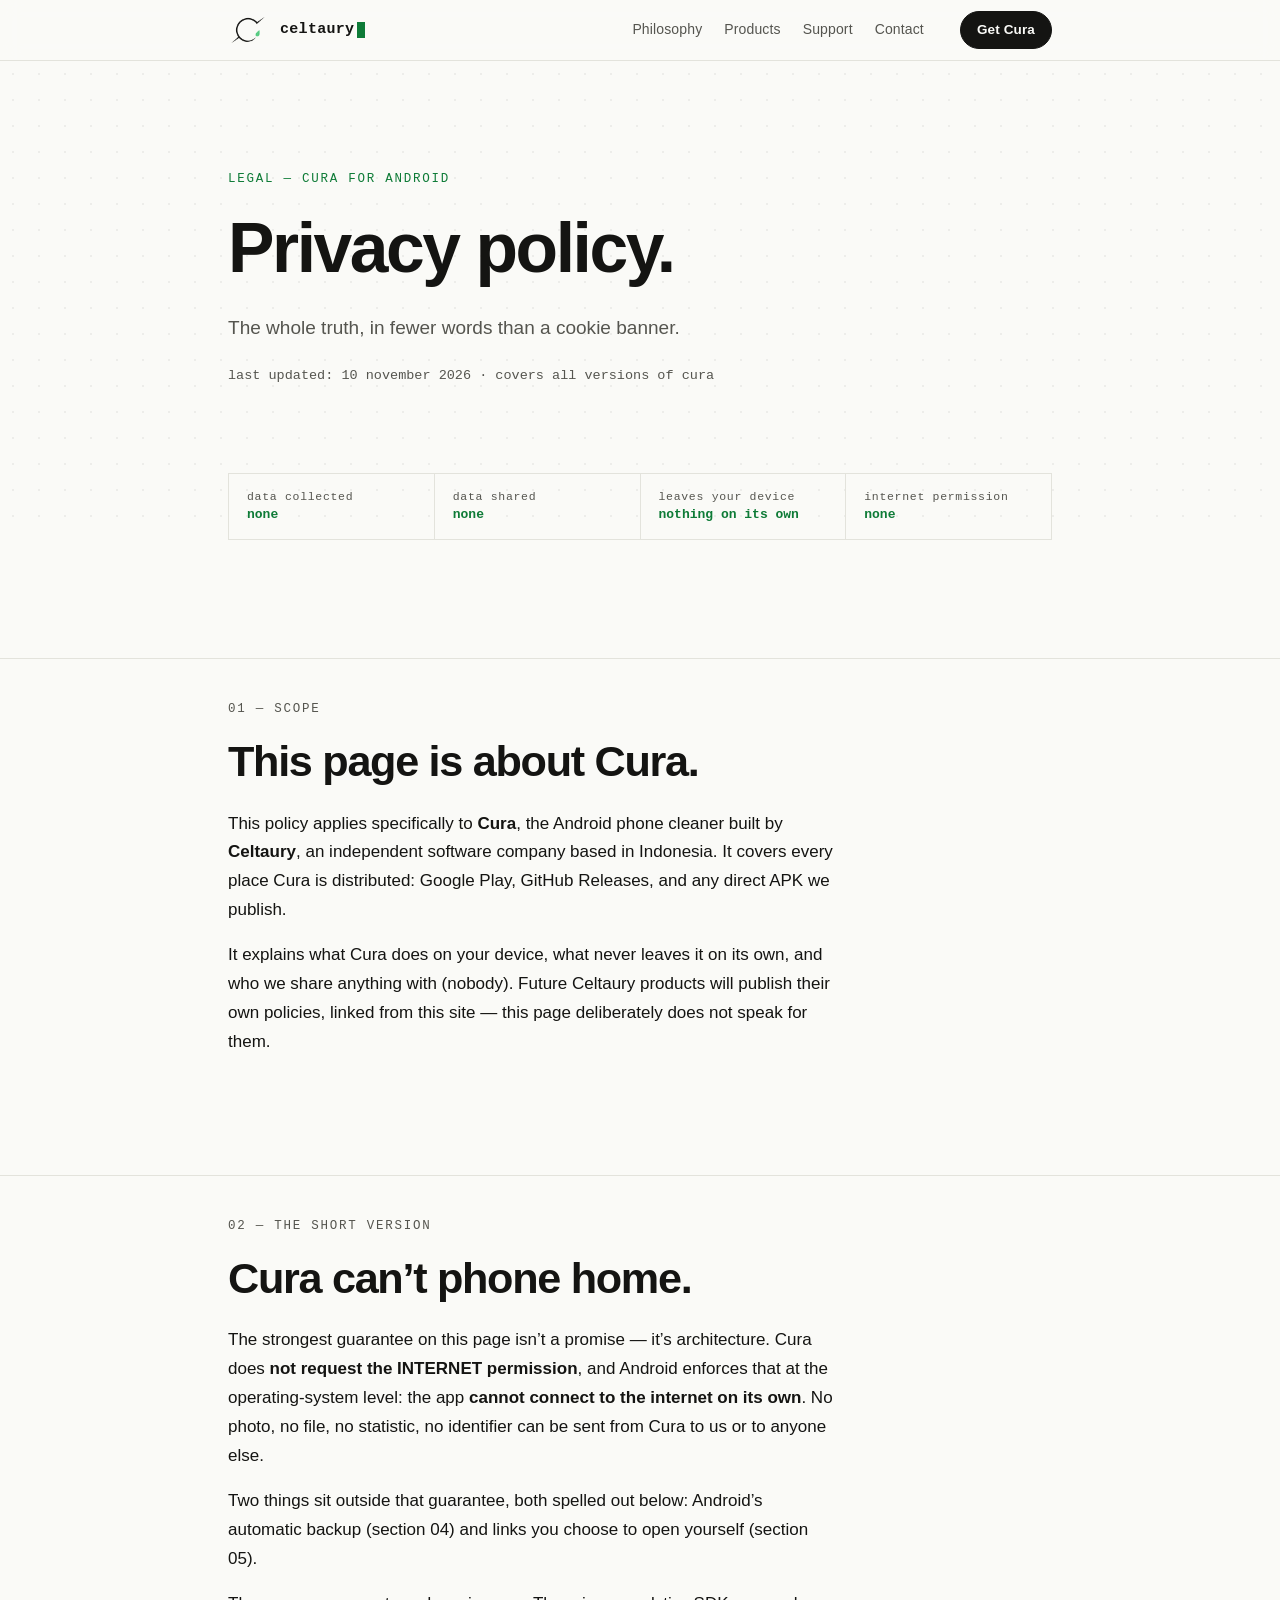
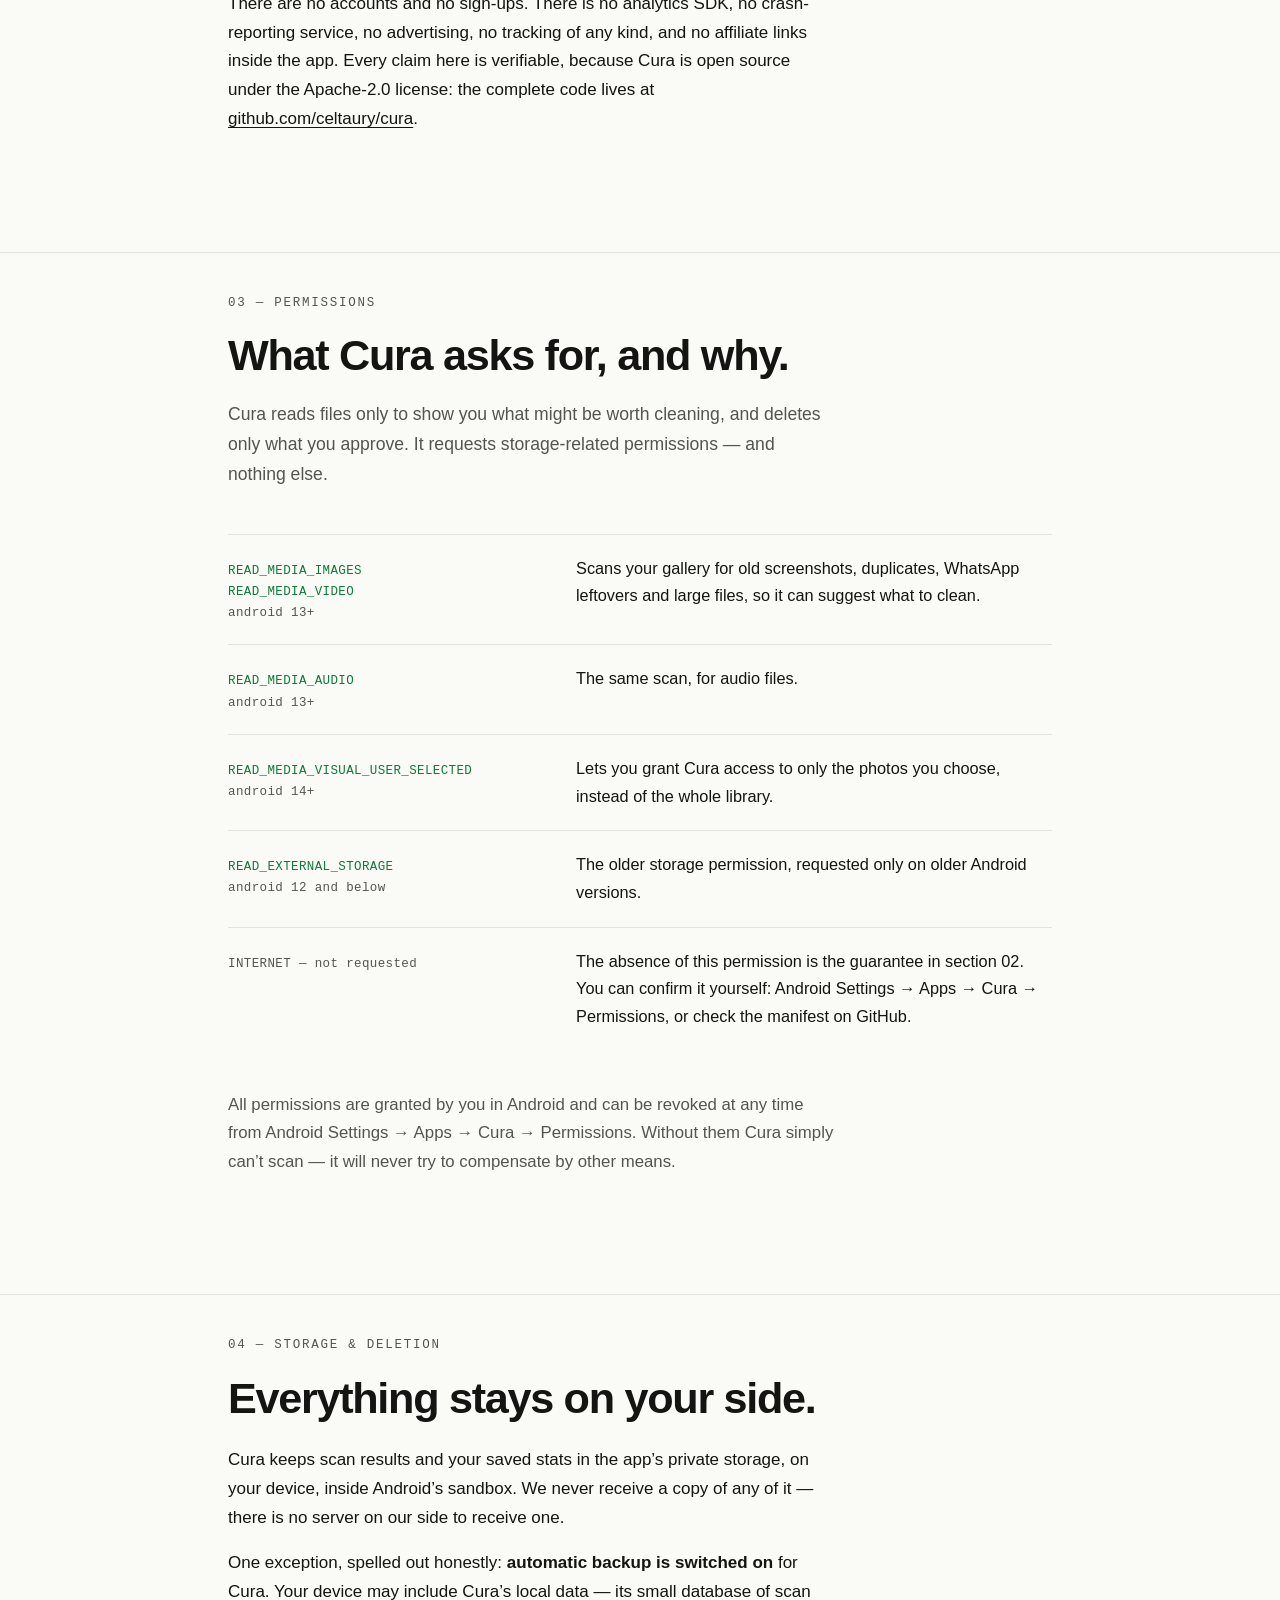
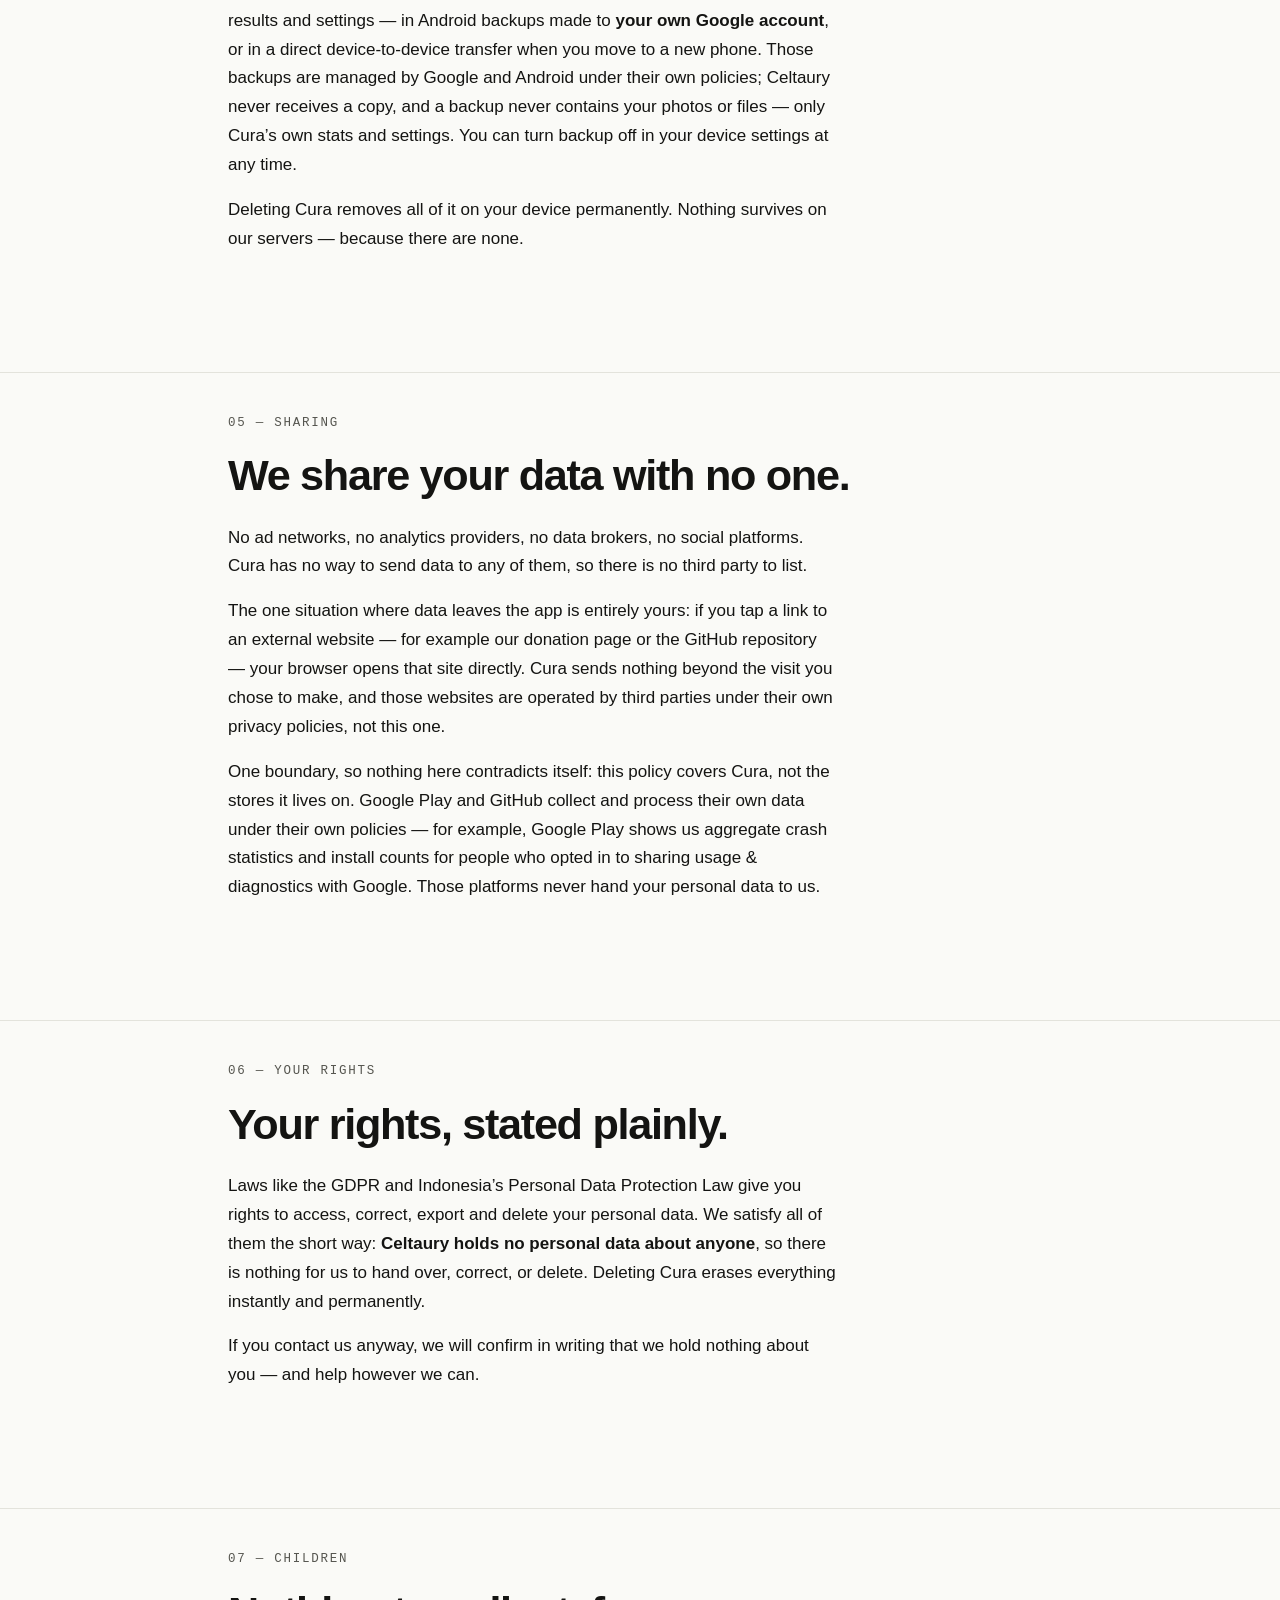
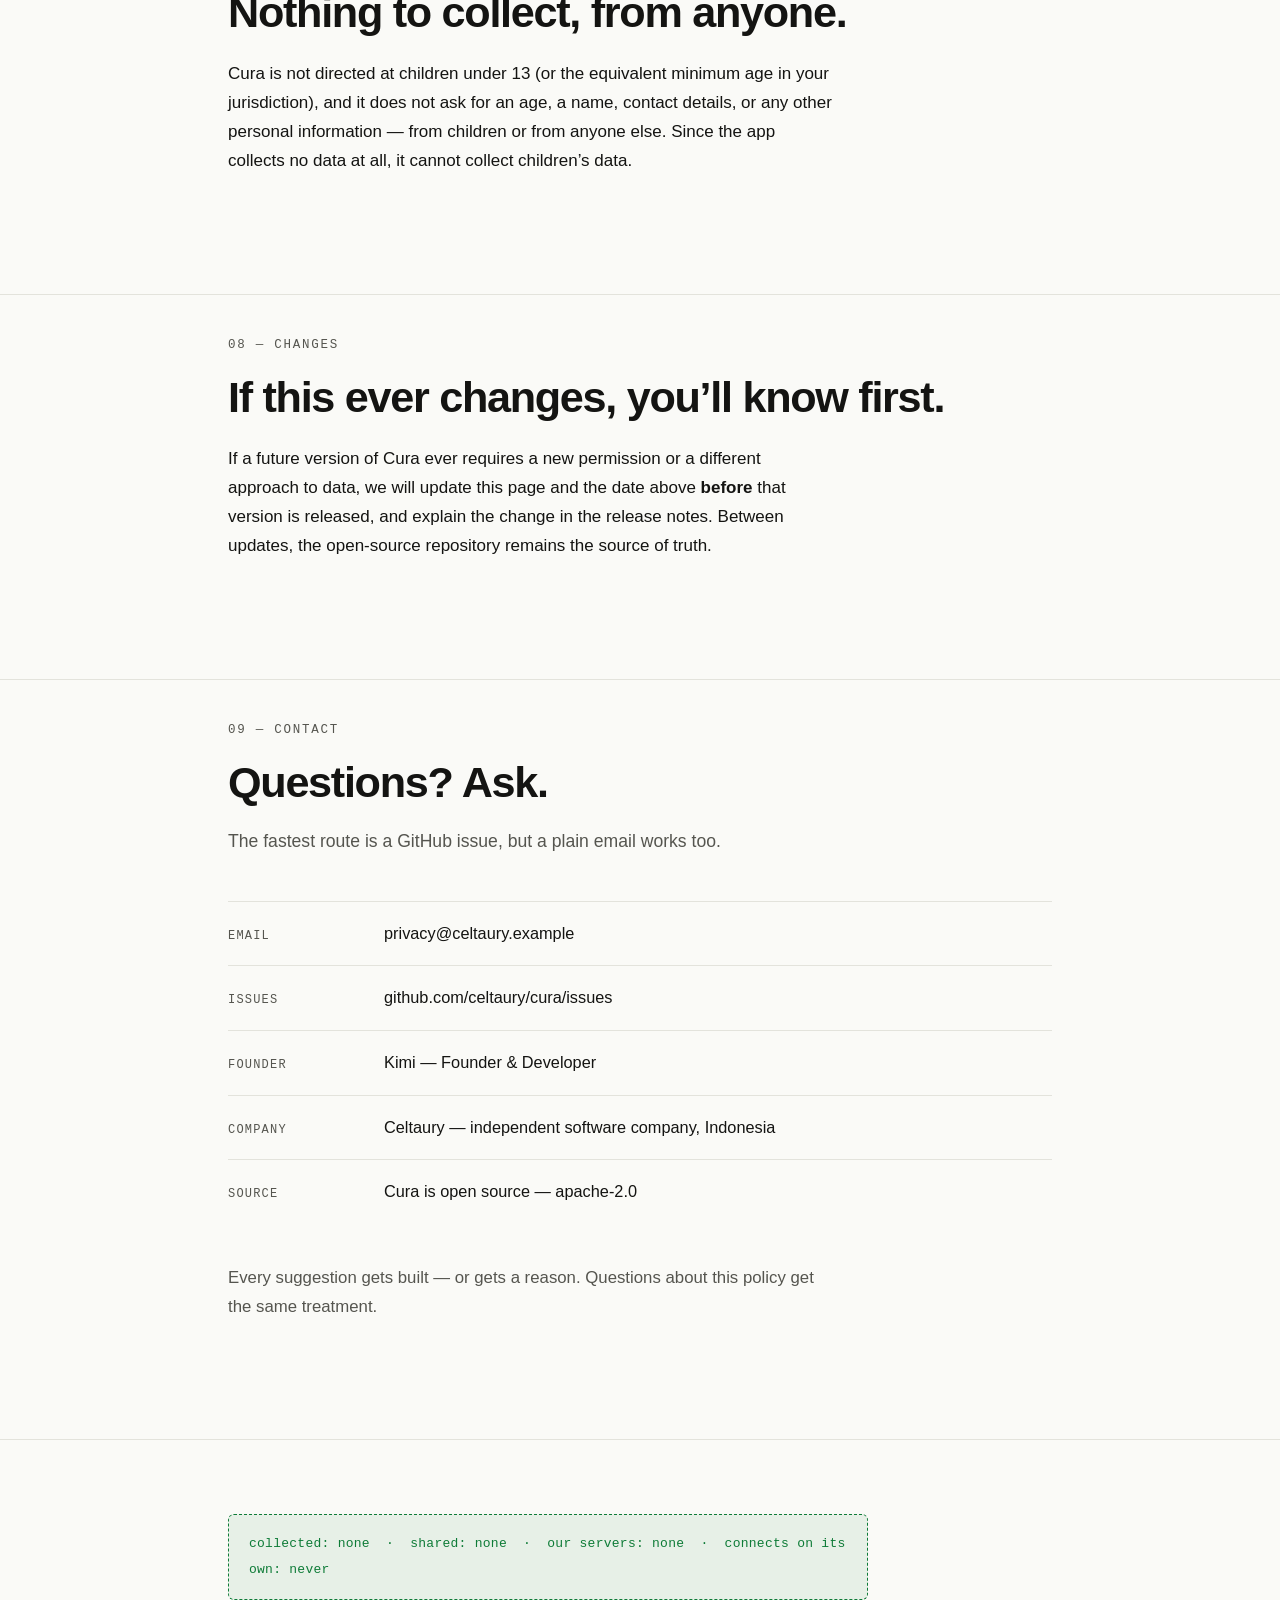
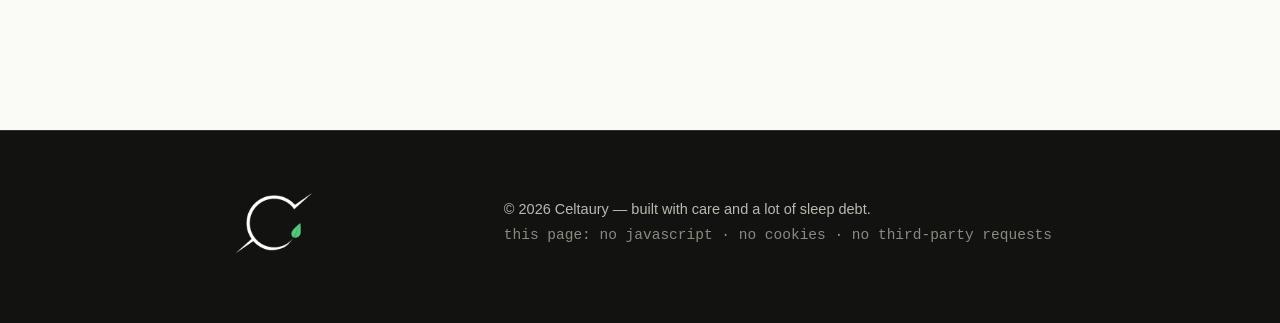
==== privacy.html @ abf0d838 "added privacy policy (real one)" ====
<!DOCTYPE html>
<html lang="en">
<head>
  <meta charset="UTF-8">
  <meta name="viewport" content="width=device-width, initial-scale=1.0">
  <title>Cura Privacy Policy — Celtaury</title>
  <meta name="description" content="Privacy policy for Cura, the Android phone cleaner that cannot connect to the internet on its own. No data collected, no data shared, no ads, no trackers.">
  <meta name="theme-color" content="#FAFAF7">
  <meta name="theme-color" media="(prefers-color-scheme: dark)" content="#101010">

  <link rel="canonical" href="https://celtaury.github.io/privacy.html">

  <!-- Open Graph: link previews on WhatsApp, Discord, X -->
  <meta property="og:type" content="website">
  <meta property="og:url" content="https://celtaury.github.io/privacy.html">
  <meta property="og:title" content="Cura Privacy Policy — Celtaury">
  <meta property="og:description" content="Cura can't phone home: no data collected, no data shared, no ads, no trackers, no INTERNET permission.">

  <link rel="icon" type="image/png" sizes="64x64" href="assets/favicon.png">
  <link rel="apple-touch-icon" href="assets/apple-touch-icon.png">
  <link rel="icon" type="image/svg+xml" href="assets/favicon.svg">
  <link rel="stylesheet" href="style.css">

  <style>
    /* page-local styles, following the "minima" system — no style.css changes needed */
    .prose { margin-top: 24px; max-width: 38rem; }
    .prose p { margin-top: 16px; }
    .prose p:first-child { margin-top: 0; }
    .prose strong { font-weight: 650; }

    .perm-list { list-style: none; margin-top: 44px; }
    .perm-list li {
      padding: 20px 0;
      border-top: 1px solid var(--hairline);
      display: grid;
      grid-template-columns: minmax(210px, 330px) 1fr;
      gap: 18px;
      font-size: 1.02rem;
      align-items: baseline;
    }
    .perm-code {
      font-family: var(--mono);
      font-size: 12.5px;
      letter-spacing: 0.03em;
      color: var(--accent);
      word-break: break-word;
      padding-top: 5px;
    }
    .perm-code--none { color: var(--ink-soft); }
    @media (max-width: 640px) {
      .perm-list li { grid-template-columns: 1fr; gap: 6px; }
    }
  </style>
</head>
<body>

  <header class="site-header">
    <div class="wrap header-inner">
      <a class="wordmark" href="/"><img class="brand-mark brand-mark--dark" src="assets/logo-dark.png" alt="" width="40" height="40"><img class="brand-mark brand-mark--light" src="assets/logo-white.png" alt="" width="40" height="40">celtaury<span class="cursor" aria-hidden="true"></span></a>
      <nav class="nav" aria-label="Main">
        <a href="/#philosophy">Philosophy</a>
        <a href="/#products">Products</a>
        <a href="/#support">Support</a>
        <a href="/#contact">Contact</a>
      </nav>
      <a class="btn btn-small" href="https://github.com/celtaury/cura/releases/latest">Get Cura</a>
    </div>
  </header>

  <main id="top">

    <!-- ============ TITLE ============ -->
    <section class="hero">
      <div class="wrap">
        <p class="kicker">Legal &mdash; cura for android</p>
        <h1>Privacy policy.</h1>
        <p class="lede">
          The whole truth, in fewer words than a cookie banner.
        </p>
        <p class="mono-note" style="margin-top: 20px;">
          last updated: 10 november 2026 &middot; covers all versions of cura
        </p>
      </div>
      <div class="wrap">
        <dl class="spec-strip" aria-label="Cura data at a glance">
          <div><dt>data collected</dt><dd class="ok">none</dd></div>
          <div><dt>data shared</dt><dd class="ok">none</dd></div>
          <div><dt>leaves your device</dt><dd class="ok">nothing on its own</dd></div>
          <div><dt>internet permission</dt><dd class="ok">none</dd></div>
        </dl>
      </div>
    </section>

    <!-- ============ 01 SCOPE ============ -->
    <section class="section" id="scope">
      <div class="wrap">
        <p class="section-index">01 &mdash; Scope</p>
        <h2>This page is about Cura.</h2>
        <div class="prose">
          <p>
            This policy applies specifically to <strong>Cura</strong>, the Android phone cleaner
            built by <strong>Celtaury</strong>, an independent software company based in Indonesia.
            It covers every place Cura is distributed: Google Play, GitHub Releases, and any
            direct APK we publish.
          </p>
          <p>
            It explains what Cura does on your device, what never leaves it on its own, and who
            we share anything with (nobody). Future Celtaury products will publish their own policies,
            linked from this site &mdash; this page deliberately does not speak for them.
          </p>
        </div>
      </div>
    </section>

    <!-- ============ 02 SHORT VERSION ============ -->
    <section class="section" id="short-version">
      <div class="wrap">
        <p class="section-index">02 &mdash; The short version</p>
        <h2>Cura can&rsquo;t phone home.</h2>
        <div class="prose">
          <p>
            The strongest guarantee on this page isn&rsquo;t a promise &mdash; it&rsquo;s architecture.
            Cura does <strong>not request the INTERNET permission</strong>, and Android enforces that
            at the operating-system level: the app <strong>cannot connect to the internet on its
            own</strong>. No photo, no file, no statistic, no identifier can be sent from Cura to us
            or to anyone else.
          </p>
          <p>
            Two things sit outside that guarantee, both spelled out below: Android&rsquo;s automatic
            backup (section 04) and links you choose to open yourself (section 05).
          </p>
          <p>
            There are no accounts and no sign-ups. There is no analytics SDK, no crash-reporting
            service, no advertising, no tracking of any kind, and no affiliate links inside the app.
            Every claim here is verifiable, because Cura is open source under the Apache-2.0 license:
            the complete code lives at
            <a href="https://github.com/celtaury/cura">github.com/celtaury/cura</a>.
          </p>
        </div>
      </div>
    </section>

    <!-- ============ 03 PERMISSIONS ============ -->
    <section class="section" id="permissions">
      <div class="wrap">
        <p class="section-index">03 &mdash; Permissions</p>
        <h2>What Cura asks for, and why.</h2>
        <p class="section-intro">
          Cura reads files only to show you what might be worth cleaning, and deletes only
          what you approve. It requests storage-related permissions &mdash; and nothing else.
        </p>
        <ul class="perm-list">
          <li>
            <span class="perm-code">READ_MEDIA_IMAGES<br>READ_MEDIA_VIDEO<br><span style="color: var(--ink-soft);">android 13+</span></span>
            <p>Scans your gallery for old screenshots, duplicates, WhatsApp leftovers and large files, so it can suggest what to clean.</p>
          </li>
          <li>
            <span class="perm-code">READ_MEDIA_AUDIO<br><span style="color: var(--ink-soft);">android 13+</span></span>
            <p>The same scan, for audio files.</p>
          </li>
          <li>
            <span class="perm-code">READ_MEDIA_VISUAL_USER_SELECTED<br><span style="color: var(--ink-soft);">android 14+</span></span>
            <p>Lets you grant Cura access to only the photos you choose, instead of the whole library.</p>
          </li>
          <li>
            <span class="perm-code">READ_EXTERNAL_STORAGE<br><span style="color: var(--ink-soft);">android 12 and below</span></span>
            <p>The older storage permission, requested only on older Android versions.</p>
          </li>
          <li>
            <span class="perm-code perm-code--none">INTERNET &mdash; not requested</span>
            <p>The absence of this permission is the guarantee in section 02. You can confirm it yourself: Android Settings &rarr; Apps &rarr; Cura &rarr; Permissions, or check the manifest on GitHub.</p>
          </li>
        </ul>
        <p class="section-close">
          All permissions are granted by you in Android and can be revoked at any time from
          Android Settings &rarr; Apps &rarr; Cura &rarr; Permissions. Without them Cura simply
          can&rsquo;t scan &mdash; it will never try to compensate by other means.
        </p>
      </div>
    </section>

    <!-- ============ 04 STORAGE ============ -->
    <section class="section" id="storage">
      <div class="wrap">
        <p class="section-index">04 &mdash; Storage &amp; deletion</p>
        <h2>Everything stays on your side.</h2>
        <div class="prose">
          <p>
            Cura keeps scan results and your saved stats in the app&rsquo;s private storage,
            on your device, inside Android&rsquo;s sandbox. We never receive a copy of any of it
            &mdash; there is no server on our side to receive one.
          </p>
          <p>
            One exception, spelled out honestly: <strong>automatic backup is switched on</strong>
            for Cura. Your device may include Cura&rsquo;s local data &mdash; its small database of
            scan results and settings &mdash; in Android backups made to <strong>your own Google
            account</strong>, or in a direct device-to-device transfer when you move to a new
            phone. Those backups are managed by Google and Android under their own policies;
            Celtaury never receives a copy, and a backup never contains your photos or files
            &mdash; only Cura&rsquo;s own stats and settings. You can turn backup off in your
            device settings at any time.
          </p>
          <p>
            Deleting Cura removes all of it on your device permanently. Nothing survives on our
            servers &mdash; because there are none.
          </p>
        </div>
      </div>
    </section>

    <!-- ============ 05 SHARING ============ -->
    <section class="section" id="sharing">
      <div class="wrap">
        <p class="section-index">05 &mdash; Sharing</p>
        <h2>We share your data with no one.</h2>
        <div class="prose">
          <p>
            No ad networks, no analytics providers, no data brokers, no social platforms.
            Cura has no way to send data to any of them, so there is no third party to list.
          </p>
          <p>
            The one situation where data leaves the app is entirely yours: if you tap a link to an
            external website &mdash; for example our donation page or the GitHub repository &mdash;
            your browser opens that site directly. Cura sends nothing beyond the visit you chose to
            make, and those websites are operated by third parties under their own privacy policies,
            not this one.
          </p>
          <p>
            One boundary, so nothing here contradicts itself: this policy covers Cura, not the
            stores it lives on. Google Play and GitHub collect and process their own data under
            their own policies &mdash; for example, Google Play shows us aggregate crash statistics
            and install counts for people who opted in to sharing usage &amp; diagnostics with
            Google. Those platforms never hand your personal data to us.
          </p>
        </div>
      </div>
    </section>

    <!-- ============ 06 YOUR RIGHTS ============ -->
    <section class="section" id="rights">
      <div class="wrap">
        <p class="section-index">06 &mdash; Your rights</p>
        <h2>Your rights, stated plainly.</h2>
        <div class="prose">
          <p>
            Laws like the GDPR and Indonesia&rsquo;s Personal Data Protection Law give you rights to
            access, correct, export and delete your personal data. We satisfy all of them the short
            way: <strong>Celtaury holds no personal data about anyone</strong>, so there is nothing
            for us to hand over, correct, or delete. Deleting Cura erases everything instantly and
            permanently.
          </p>
          <p>
            If you contact us anyway, we will confirm in writing that we hold nothing about you
            &mdash; and help however we can.
          </p>
        </div>
      </div>
    </section>

    <!-- ============ 07 CHILDREN ============ -->
    <section class="section" id="children">
      <div class="wrap">
        <p class="section-index">07 &mdash; Children</p>
        <h2>Nothing to collect, from anyone.</h2>
        <div class="prose">
          <p>
            Cura is not directed at children under 13 (or the equivalent minimum age in your
            jurisdiction), and it does not ask for an age, a name, contact details, or any other
            personal information &mdash; from children or from anyone else. Since the app collects
            no data at all, it cannot collect children&rsquo;s data.
          </p>
        </div>
      </div>
    </section>

    <!-- ============ 08 CHANGES ============ -->
    <section class="section" id="changes">
      <div class="wrap">
        <p class="section-index">08 &mdash; Changes</p>
        <h2>If this ever changes, you&rsquo;ll know first.</h2>
        <div class="prose">
          <p>
            If a future version of Cura ever requires a new permission or a different approach to
            data, we will update this page and the date above <strong>before</strong> that version
            is released, and explain the change in the release notes. Between updates, the
            open-source repository remains the source of truth.
          </p>
        </div>
      </div>
    </section>

    <!-- ============ 09 CONTACT ============ -->
    <section class="section" id="contact">
      <div class="wrap">
        <p class="section-index">09 &mdash; Contact</p>
        <h2>Questions? Ask.</h2>
        <p class="section-intro">
          The fastest route is a GitHub issue, but a plain email works too.
        </p>
        <ul class="contact-list">
          <!-- TODO: replace the placeholder email below with your real developer
               email (the same one you set as Play Console developer email)
               before publishing. -->
          <li><span class="contact-label">Email</span><a href="mailto:privacy@celtaury.example">privacy@celtaury.example</a></li>
          <li><span class="contact-label">Issues</span><a href="https://github.com/celtaury/cura/issues">github.com/celtaury/cura/issues</a></li>
          <li><span class="contact-label">Founder</span><a href="https://github.com/Kimiberlianoputra">Kimi &mdash; Founder &amp; Developer</a></li>
          <li><span class="contact-label">Company</span><span>Celtaury &mdash; independent software company, Indonesia</span></li>
          <li><span class="contact-label">Source</span><a href="https://github.com/celtaury/cura">Cura is open source &mdash; apache-2.0</a></li>
        </ul>
        <p class="section-close">
          Every suggestion gets built &mdash; or gets a reason. Questions about this policy
          get the same treatment.
        </p>
      </div>
    </section>

    <section class="section">
      <div class="wrap">
        <p class="redlines" aria-label="Policy summary">
          collected: none &nbsp;&middot;&nbsp; shared: none &nbsp;&middot;&nbsp; our servers: none &nbsp;&middot;&nbsp; connects on its own: never
        </p>
      </div>
    </section>

  </main>

  <footer class="site-footer">
    <div class="wrap footer-inner">
      <img class="footer-mark" src="assets/logo-white.png" alt="Celtaury logo" width="92" height="92">
      <div class="footer-text">
        <p>&copy; 2026 Celtaury &mdash; built with care and a lot of sleep debt.</p>
        <p class="mono-note">this page: no javascript &middot; no cookies &middot; no third-party requests</p>
      </div>
    </div>
  </footer>

</body>
</html>
---- style.css ----
/* ============================================================
   CELTAURY — "minima"
   Minimalism with the technical truth showing underneath.
   Terminal × Apple. Zero JavaScript. Zero third-party requests.
   ============================================================ */

:root {
  --bg: #FAFAF7;
  --ink: #141412;
  --ink-soft: #55554F;
  --hairline: #E3E3DC;
  --accent: #0E7B37;
  --accent-soft: rgba(14, 123, 55, 0.08);
  --chip-bg: #F1F1EC;
  --dot: rgba(20, 20, 18, 0.055);
  --sans: -apple-system, BlinkMacSystemFont, "SF Pro Display", "Segoe UI",
          Inter, Roboto, "Helvetica Neue", Arial, sans-serif;
  --mono: ui-monospace, "SF Mono", "JetBrains Mono", "Cascadia Mono",
          Menlo, Consolas, "Liberation Mono", monospace;
}

@media (prefers-color-scheme: dark) {
  :root {
    --bg: #101010;
    --ink: #ECECE7;
    --ink-soft: #9C9C94;
    --hairline: #262624;
    --accent: #52C97E;
    --accent-soft: rgba(82, 201, 126, 0.10);
    --chip-bg: #1A1A18;
    --dot: rgba(236, 236, 231, 0.05);
  }
}

* { margin: 0; padding: 0; box-sizing: border-box; }

html { scroll-behavior: smooth; }
@media (prefers-reduced-motion: reduce) {
  html { scroll-behavior: auto; }
  .cursor { animation: none; opacity: 1; }
}

body {
  background: var(--bg);
  color: var(--ink);
  font-family: var(--sans);
  font-size: 17px;
  line-height: 1.7;
  -webkit-font-smoothing: antialiased;
  text-rendering: optimizeLegibility;
}

.wrap {
  max-width: 880px;
  margin: 0 auto;
  padding: 0 28px;
}

a { color: var(--ink); text-decoration-thickness: 1px; text-underline-offset: 3px; }
a:hover { color: var(--accent); }

:focus-visible {
  outline: 2px solid var(--accent);
  outline-offset: 3px;
  border-radius: 2px;
}

::selection { background: var(--accent-soft); }

/* ---------- header ---------- */

.site-header {
  position: sticky;
  top: 0;
  z-index: 10;
  background: color-mix(in srgb, var(--bg) 88%, transparent);
  backdrop-filter: blur(10px);
  -webkit-backdrop-filter: blur(10px);
  border-bottom: 1px solid var(--hairline);
}

.header-inner {
  display: flex;
  align-items: center;
  gap: 28px;
  height: 60px;
}

.wordmark {
  font-family: var(--mono);
  font-size: 15px;
  font-weight: 600;
  letter-spacing: 0.02em;
  text-decoration: none;
  display: inline-flex;
  align-items: center;
}
.wordmark:hover { color: var(--ink); }

/* Transparent brand mark, no tile — dark strokes on light, white on dark. */
.brand-mark {
  width: 40px;
  height: 40px;
  margin-right: 12px;
  display: inline-block;
}

.brand-mark--light { display: none; }

@media (prefers-color-scheme: dark) {
  .brand-mark--dark { display: none; }
  .brand-mark--light { display: inline-block; }
}

.cursor {
  display: inline-block;
  width: 8px;
  height: 1.05em;
  margin-left: 3px;
  background: var(--accent);
  animation: blink 1.2s steps(1) infinite;
}
@keyframes blink { 50% { opacity: 0; } }

.nav {
  display: flex;
  gap: 22px;
  margin-left: auto;
}
.nav a {
  font-size: 14px;
  color: var(--ink-soft);
  text-decoration: none;
  letter-spacing: 0.01em;
}
.nav a:hover { color: var(--accent); }

/* ---------- buttons ---------- */

.btn {
  display: inline-block;
  font-family: var(--sans);
  font-size: 15px;
  font-weight: 600;
  letter-spacing: 0.01em;
  color: var(--bg);
  background: var(--ink);
  border: 1px solid var(--ink);
  border-radius: 999px;
  padding: 12px 26px;
  text-decoration: none;
  transition: background 0.15s ease, color 0.15s ease, border-color 0.15s ease;
}
.btn:hover { background: var(--accent); border-color: var(--accent); color: var(--bg); }

.btn-ghost {
  background: transparent;
  color: var(--ink);
  border-color: var(--hairline);
}
.btn-ghost:hover { background: var(--accent-soft); color: var(--ink); border-color: var(--accent); }

.btn-small { padding: 7px 16px; font-size: 13.5px; margin-left: 8px; }

.cta-row {
  display: flex;
  flex-wrap: wrap;
  gap: 14px;
  align-items: center;
}

/* ---------- hero ---------- */

.hero {
  padding: 108px 0 0;
  background-image: radial-gradient(var(--dot) 1px, transparent 1px);
  background-size: 26px 26px;
}

.kicker {
  font-family: var(--mono);
  font-size: 12.5px;
  letter-spacing: 0.14em;
  text-transform: uppercase;
  color: var(--accent);
  margin-bottom: 22px;
}

.hero h1 {
  font-size: clamp(2.5rem, 6.2vw, 4.35rem);
  line-height: 1.06;
  letter-spacing: -0.035em;
  font-weight: 700;
  max-width: 15ch;
}

.lede {
  margin-top: 26px;
  font-size: 1.19rem;
  line-height: 1.65;
  color: var(--ink-soft);
  max-width: 33rem;
}

.hero .cta-row { margin-top: 36px; }

/* spec strip — the terminal underneath */

.spec-strip {
  margin: 84px 0 0;
  border-top: 1px solid var(--hairline);
  border-left: 1px solid var(--hairline);
  display: grid;
  grid-template-columns: repeat(4, 1fr);
}

.spec-strip > div {
  border-right: 1px solid var(--hairline);
  border-bottom: 1px solid var(--hairline);
  padding: 14px 18px;
  font-family: var(--mono);
  font-size: 13px;
  line-height: 1.5;
}

.spec-strip dt {
  color: var(--ink-soft);
  font-size: 11.5px;
  letter-spacing: 0.06em;
}

.spec-strip dd { margin: 0; color: var(--ink); }
.spec-strip .ok { color: var(--accent); font-weight: 700; }

/* ---------- founding ---------- */

.founding { padding: 96px 0 0; }
.founding p {
  font-size: 1.45rem;
  line-height: 1.5;
  letter-spacing: -0.015em;
  max-width: 36rem;
  font-weight: 500;
}

/* ---------- sections ---------- */

.section {
  margin-top: 118px;
  padding-top: 40px;
  border-top: 1px solid var(--hairline);
}

.section-index {
  font-family: var(--mono);
  font-size: 12.5px;
  letter-spacing: 0.14em;
  text-transform: uppercase;
  color: var(--ink-soft);
  margin-bottom: 18px;
}

.section h2 {
  font-size: clamp(1.9rem, 3.6vw, 2.7rem);
  letter-spacing: -0.03em;
  line-height: 1.1;
  font-weight: 700;
}

.section-intro {
  margin-top: 20px;
  font-size: 1.1rem;
  color: var(--ink-soft);
  max-width: 38rem;
}

.section-close {
  margin-top: 40px;
  font-size: 1.05rem;
  color: var(--ink-soft);
  max-width: 38rem;
}
.section-close a { color: var(--ink); font-weight: 500; }
.section-close a:hover { color: var(--accent); }

.balance {
  margin-top: 16px;
  font-family: var(--mono);
  font-size: 13.5px;
  line-height: 2.1;
  color: var(--ink-soft);
  letter-spacing: 0.02em;
}

/* philosophy points */

.points {
  margin-top: 44px;
  list-style: none;
  counter-reset: point;
}

.points li {
  counter-increment: point;
  padding: 26px 0;
  border-top: 1px solid var(--hairline);
  display: grid;
  grid-template-columns: 64px 1fr;
  gap: 8px;
}

.points li::before {
  content: counter(point, decimal-leading-zero);
  font-family: var(--mono);
  font-size: 15px;
  color: var(--accent);
  padding-top: 4px;
}

.points p { max-width: 34rem; }
.points strong { font-weight: 650; }

/* ---------- product ---------- */

.product-lede {
  margin-top: 14px;
  font-size: 1.3rem;
  letter-spacing: -0.01em;
  color: var(--accent);
  font-weight: 600;
}

.product-body {
  margin-top: 16px;
  max-width: 38rem;
  color: var(--ink-soft);
}

.chips {
  list-style: none;
  display: flex;
  flex-wrap: wrap;
  gap: 10px;
  margin-top: 26px;
}

.chips li {
  font-family: var(--mono);
  font-size: 12.5px;
  letter-spacing: 0.03em;
  padding: 6px 13px;
  border: 1px solid var(--hairline);
  border-radius: 999px;
  background: var(--chip-bg);
  color: var(--ink);
}

/* product card — one glance, one row */

.mono-note {
  font-family: var(--mono);
  font-size: 13.5px;
  line-height: 1.9;
  color: var(--ink-soft);
}

.product-card {
  margin-top: 36px;
  border: 1px solid var(--hairline);
  border-radius: 18px;
  padding: 26px 28px;
  display: grid;
  grid-template-columns: auto 1fr auto;
  gap: 26px;
  align-items: center;
  background: color-mix(in srgb, var(--chip-bg) 55%, transparent);
}

.p-logo {
  width: 84px;
  height: 84px;
  border-radius: 20px;
  border: 1px solid var(--hairline);
  display: block;
}

.p-info { min-width: 0; }

.p-desc { font-size: 1.08rem; font-weight: 550; }

.p-info .chips { margin-top: 12px; }
.p-info .mono-note { margin-top: 12px; font-size: 12.5px; }

.p-actions {
  display: flex;
  flex-direction: column;
  gap: 10px;
}

.p-actions .btn { text-align: center; }

.p-inside {
  margin-top: 18px;
  font-family: var(--mono);
  font-size: 12.5px;
  color: var(--ink-soft);
  letter-spacing: 0.02em;
}

/* ---------- ladder ---------- */

.ladder {
  margin-top: 44px;
  list-style: none;
  counter-reset: rung;
}

.ladder li {
  counter-increment: rung;
  padding: 20px 0;
  border-top: 1px solid var(--hairline);
  display: grid;
  grid-template-columns: 64px 1fr;
  gap: 8px;
  font-size: 1.02rem;
  color: var(--ink-soft);
  max-width: 40rem;
}

.ladder li::before {
  content: "0" counter(rung);
  font-family: var(--mono);
  font-size: 15px;
  color: var(--accent);
  padding-top: 3px;
}

.ladder span { color: var(--ink); font-weight: 600; }

.redlines {
  margin-top: 34px;
  font-family: var(--mono);
  font-size: 13px;
  letter-spacing: 0.02em;
  color: var(--accent);
  padding: 16px 20px;
  border: 1px dashed var(--accent);
  border-radius: 6px;
  background: var(--accent-soft);
  max-width: 40rem;
  line-height: 2;
}

#support .cta-row { margin-top: 36px; }

/* ---------- contact ---------- */

.contact-list {
  list-style: none;
  margin-top: 44px;
}

.contact-list li {
  display: grid;
  grid-template-columns: 140px 1fr;
  gap: 16px;
  padding: 18px 0;
  border-top: 1px solid var(--hairline);
  font-size: 1.02rem;
  align-items: baseline;
}

.contact-label {
  font-family: var(--mono);
  font-size: 12px;
  letter-spacing: 0.1em;
  text-transform: uppercase;
  color: var(--ink-soft);
}

.contact-list a { text-decoration: none; font-weight: 500; }
.contact-list a:hover { color: var(--accent); text-decoration: underline; }

/* ---------- footer ---------- */

/* Fixed dark surface (theme-independent): this is where the no-background
   white logo lives. A brand anchor, not a theme color. */

.site-footer {
  margin-top: 130px;
  background: #121210;
  border-top: 1px solid rgba(236, 236, 231, 0.14);
  padding: 46px 0 54px;
}

.footer-inner {
  display: flex;
  justify-content: space-between;
  align-items: center;
  gap: 28px;
  flex-wrap: wrap;
}

.footer-mark {
  width: 92px;
  height: 92px;
  display: block;
}

.footer-text p { font-size: 14.5px; color: #B9B9B0; }
.footer-text .mono-note { color: #8A8A81; }
.footer-text a { color: #ECECE7; }
.footer-text a:hover { color: #52C97E; }

/* ---------- responsive ---------- */

@media (max-width: 760px) {
  .spec-strip { grid-template-columns: repeat(2, 1fr); }
  .product-card { grid-template-columns: 1fr; gap: 18px; padding: 22px; }
  .p-logo { width: 64px; height: 64px; }
  .p-actions { flex-direction: row; flex-wrap: wrap; }
  .points li, .ladder li { grid-template-columns: 44px 1fr; }
  .contact-list li { grid-template-columns: 1fr; gap: 4px; }
}

@media (max-width: 640px) {
  .nav { display: none; }
  .header-inner { justify-content: space-between; }
  .hero { padding-top: 76px; }
  .founding p { font-size: 1.22rem; }
  body { font-size: 16px; }
  .section { margin-top: 88px; }
  .footer-inner { flex-direction: column; align-items: flex-start; gap: 18px; }
  .footer-mark { width: 68px; height: 68px; }
}
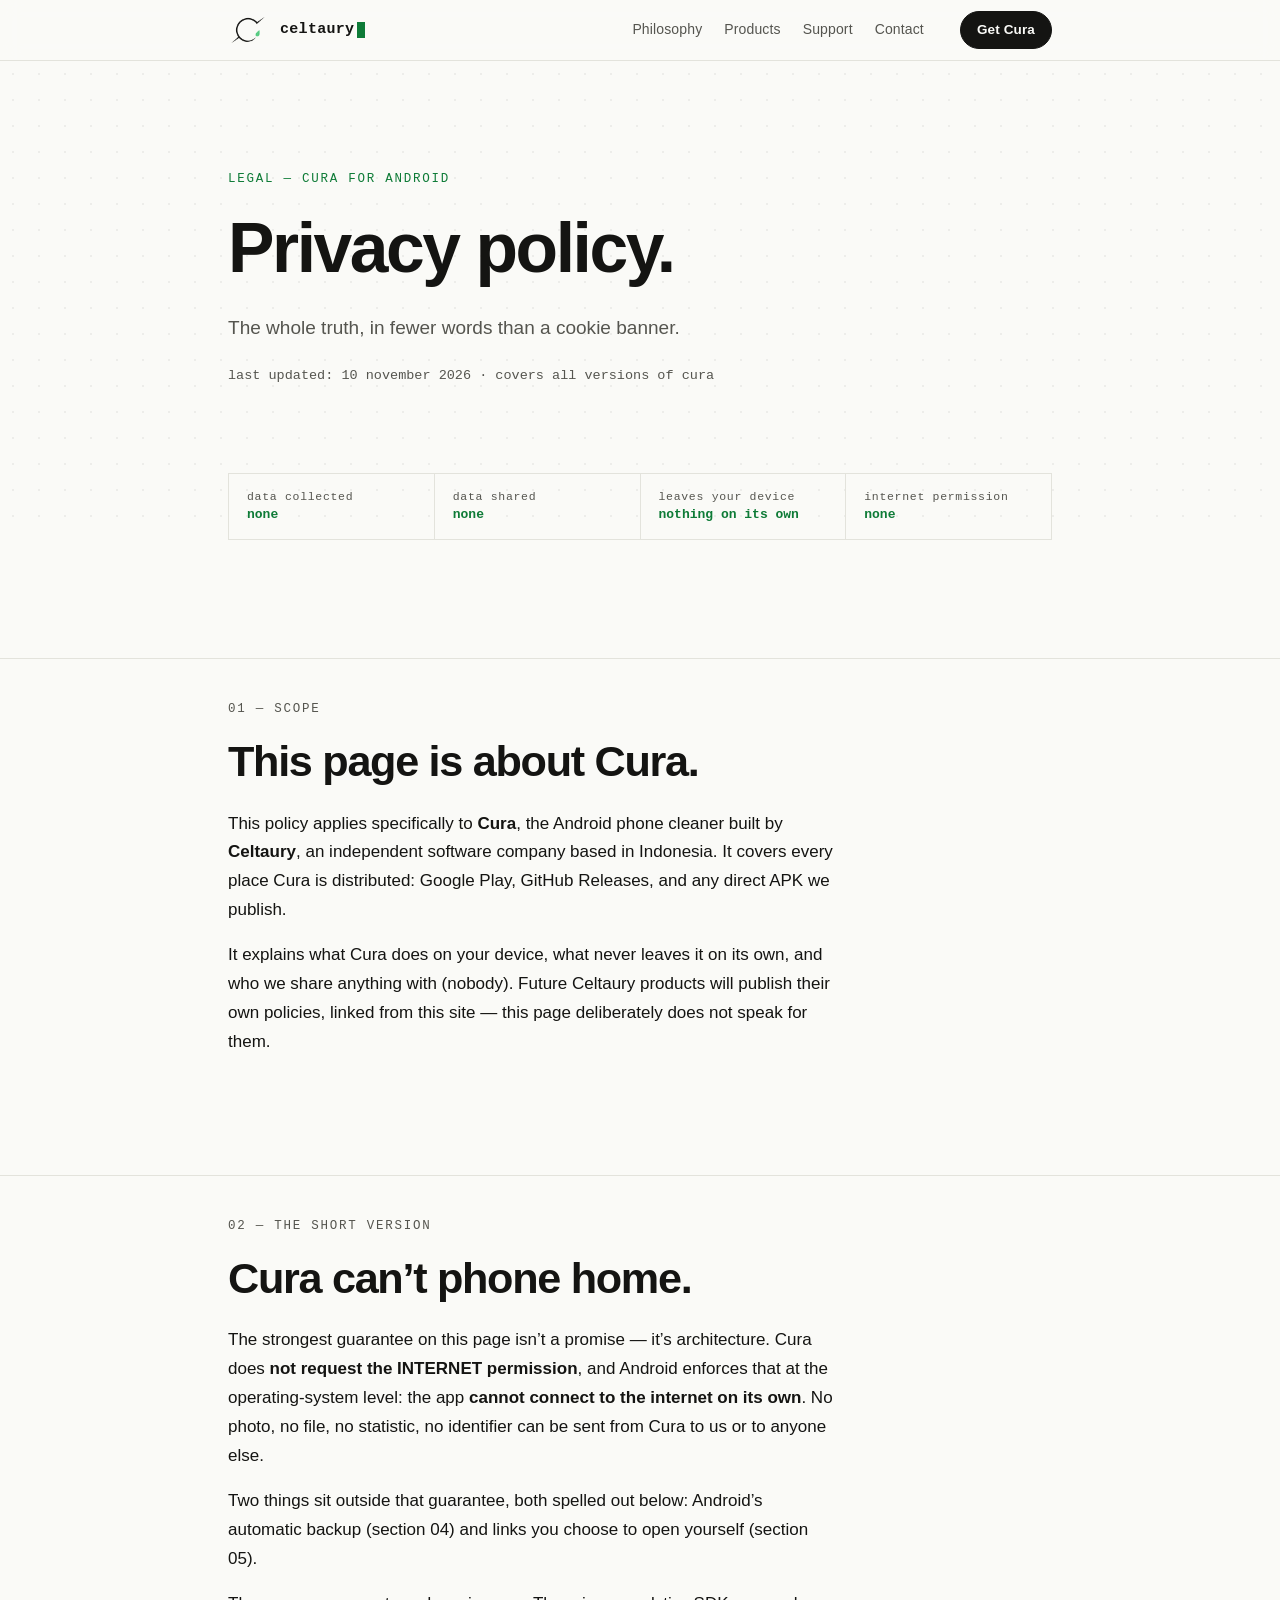
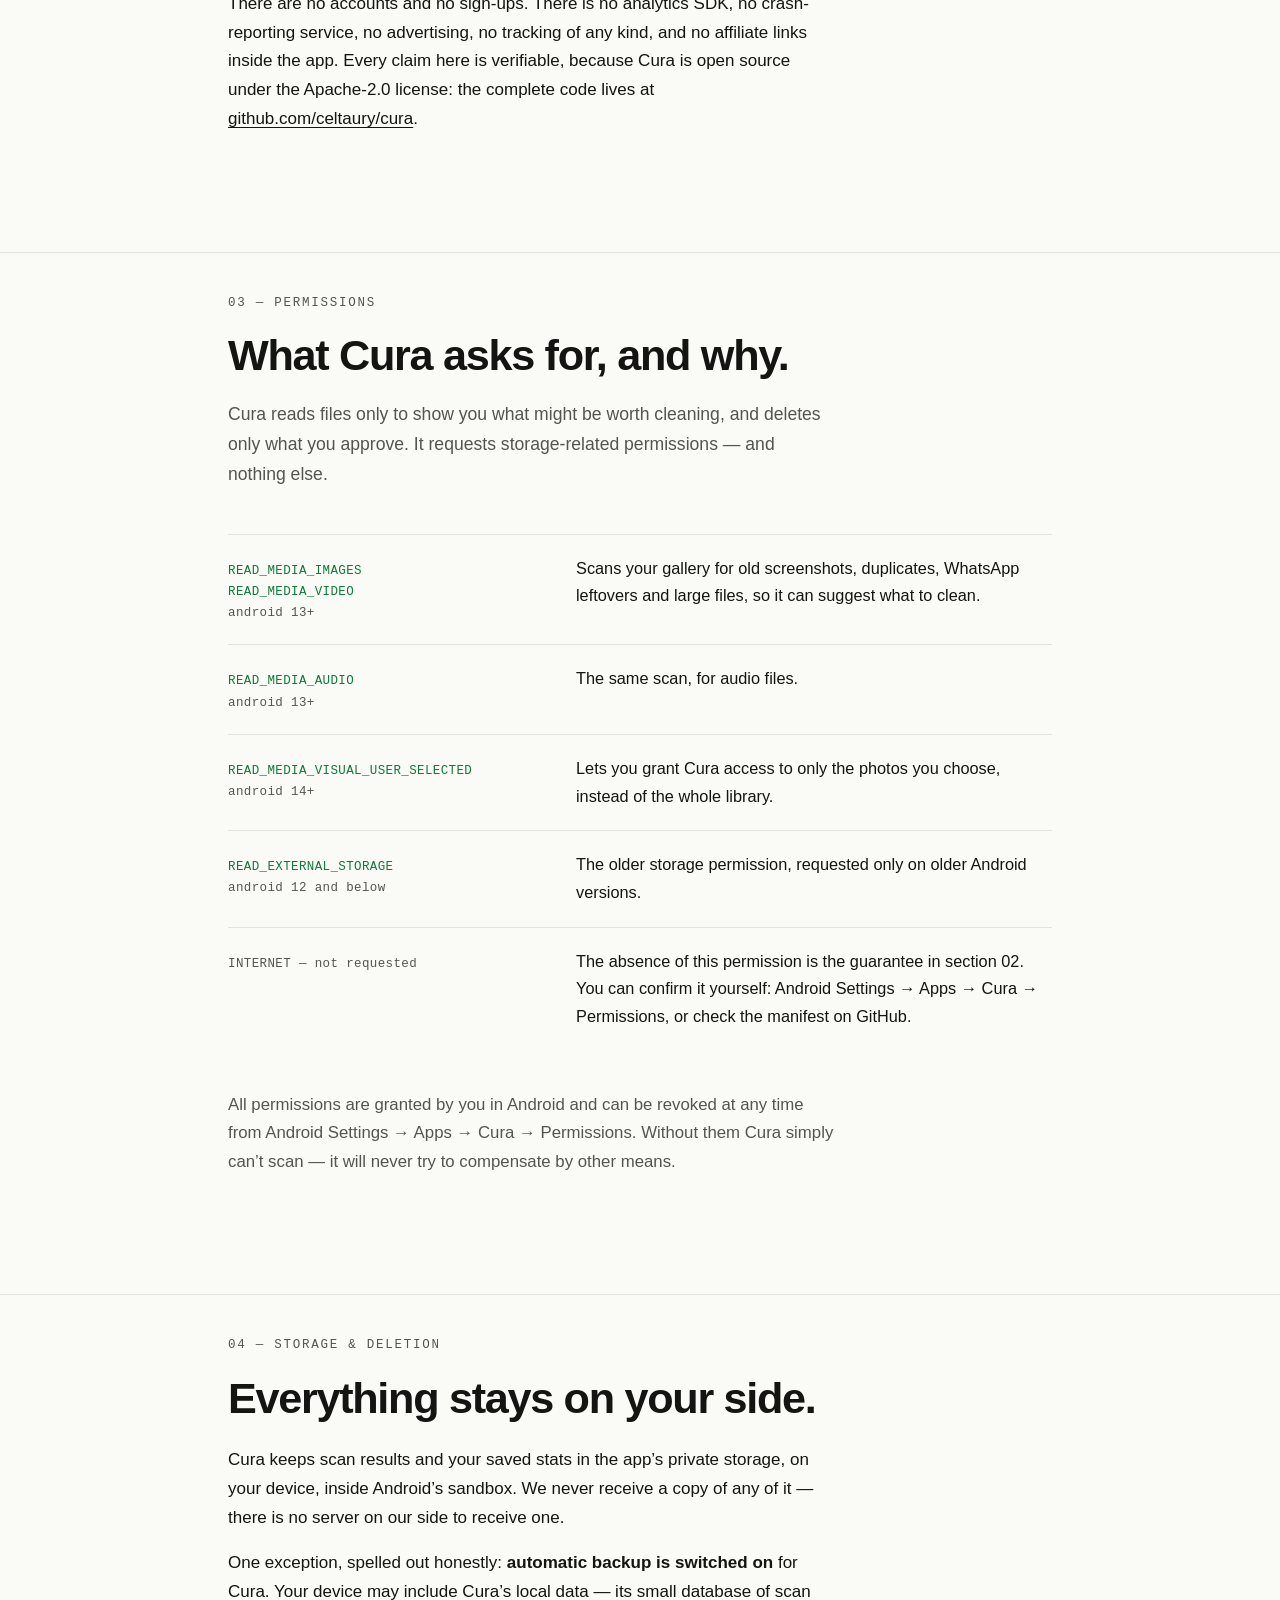
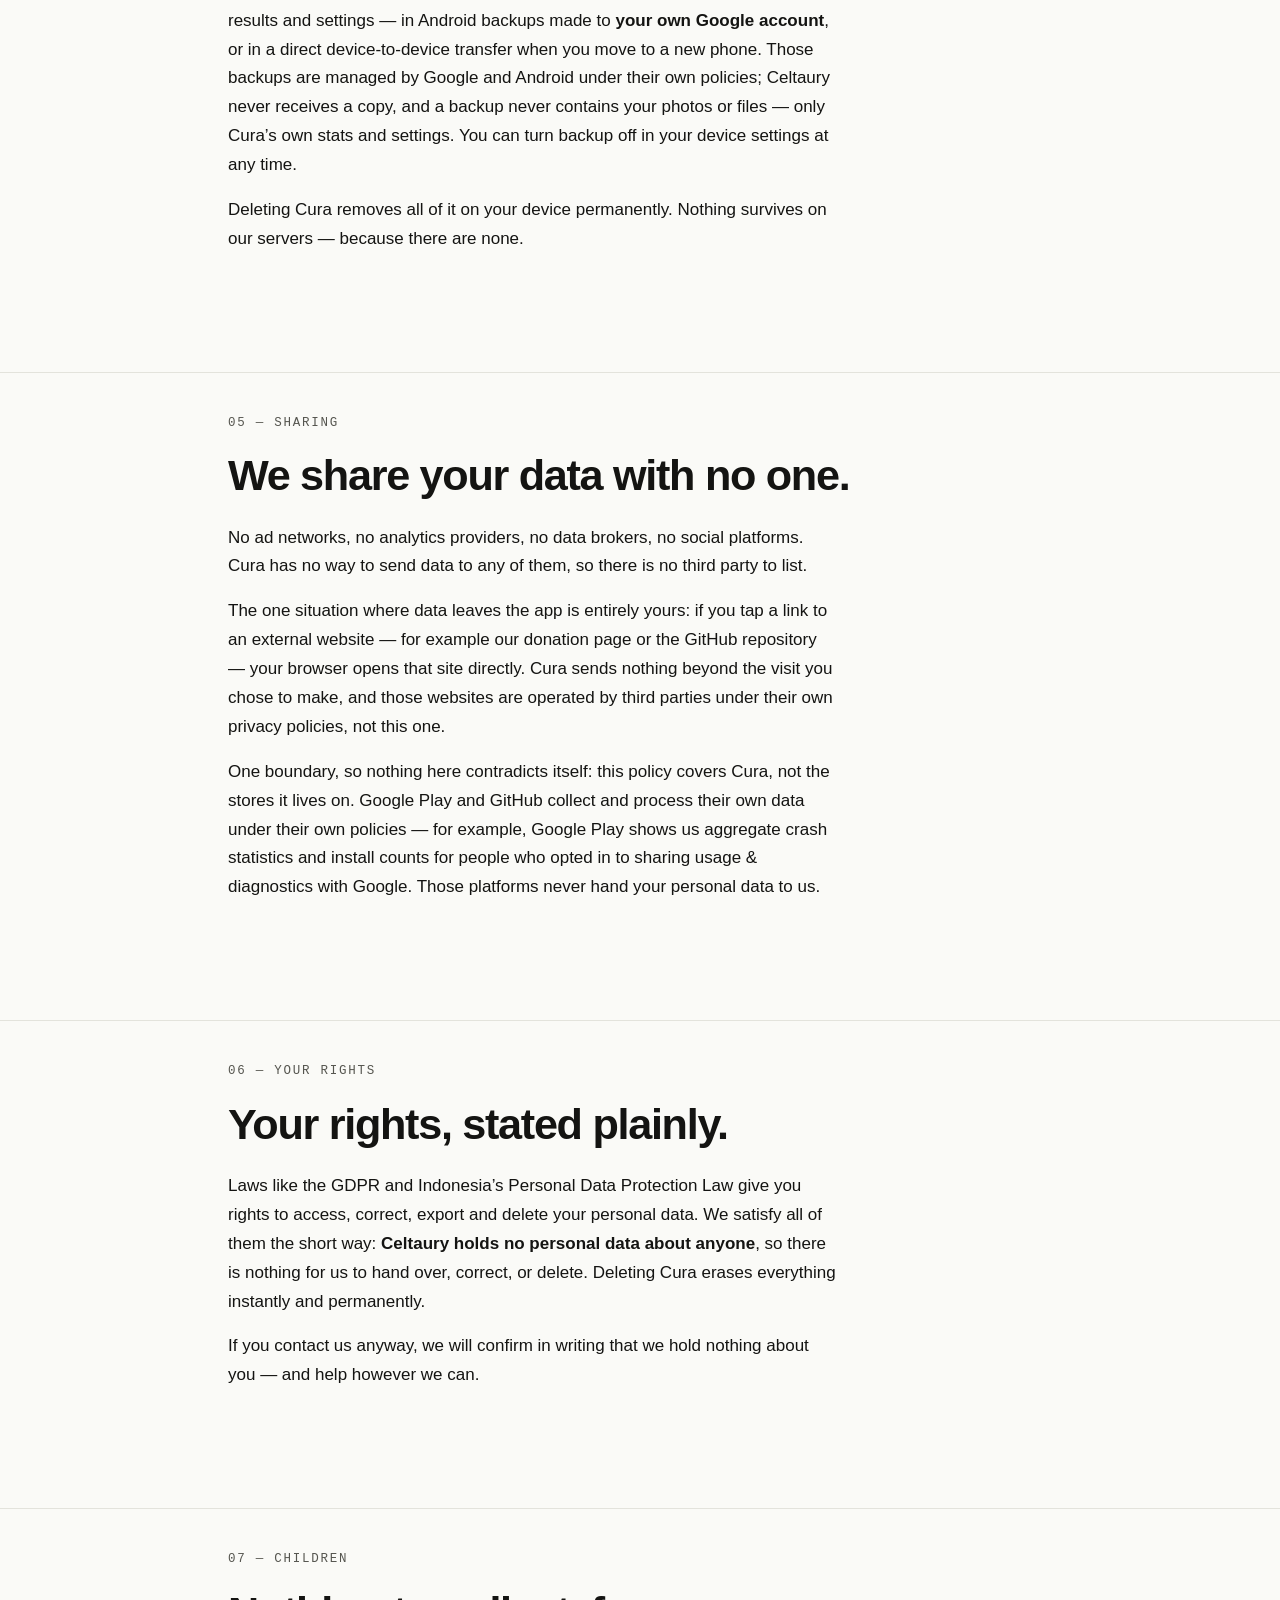
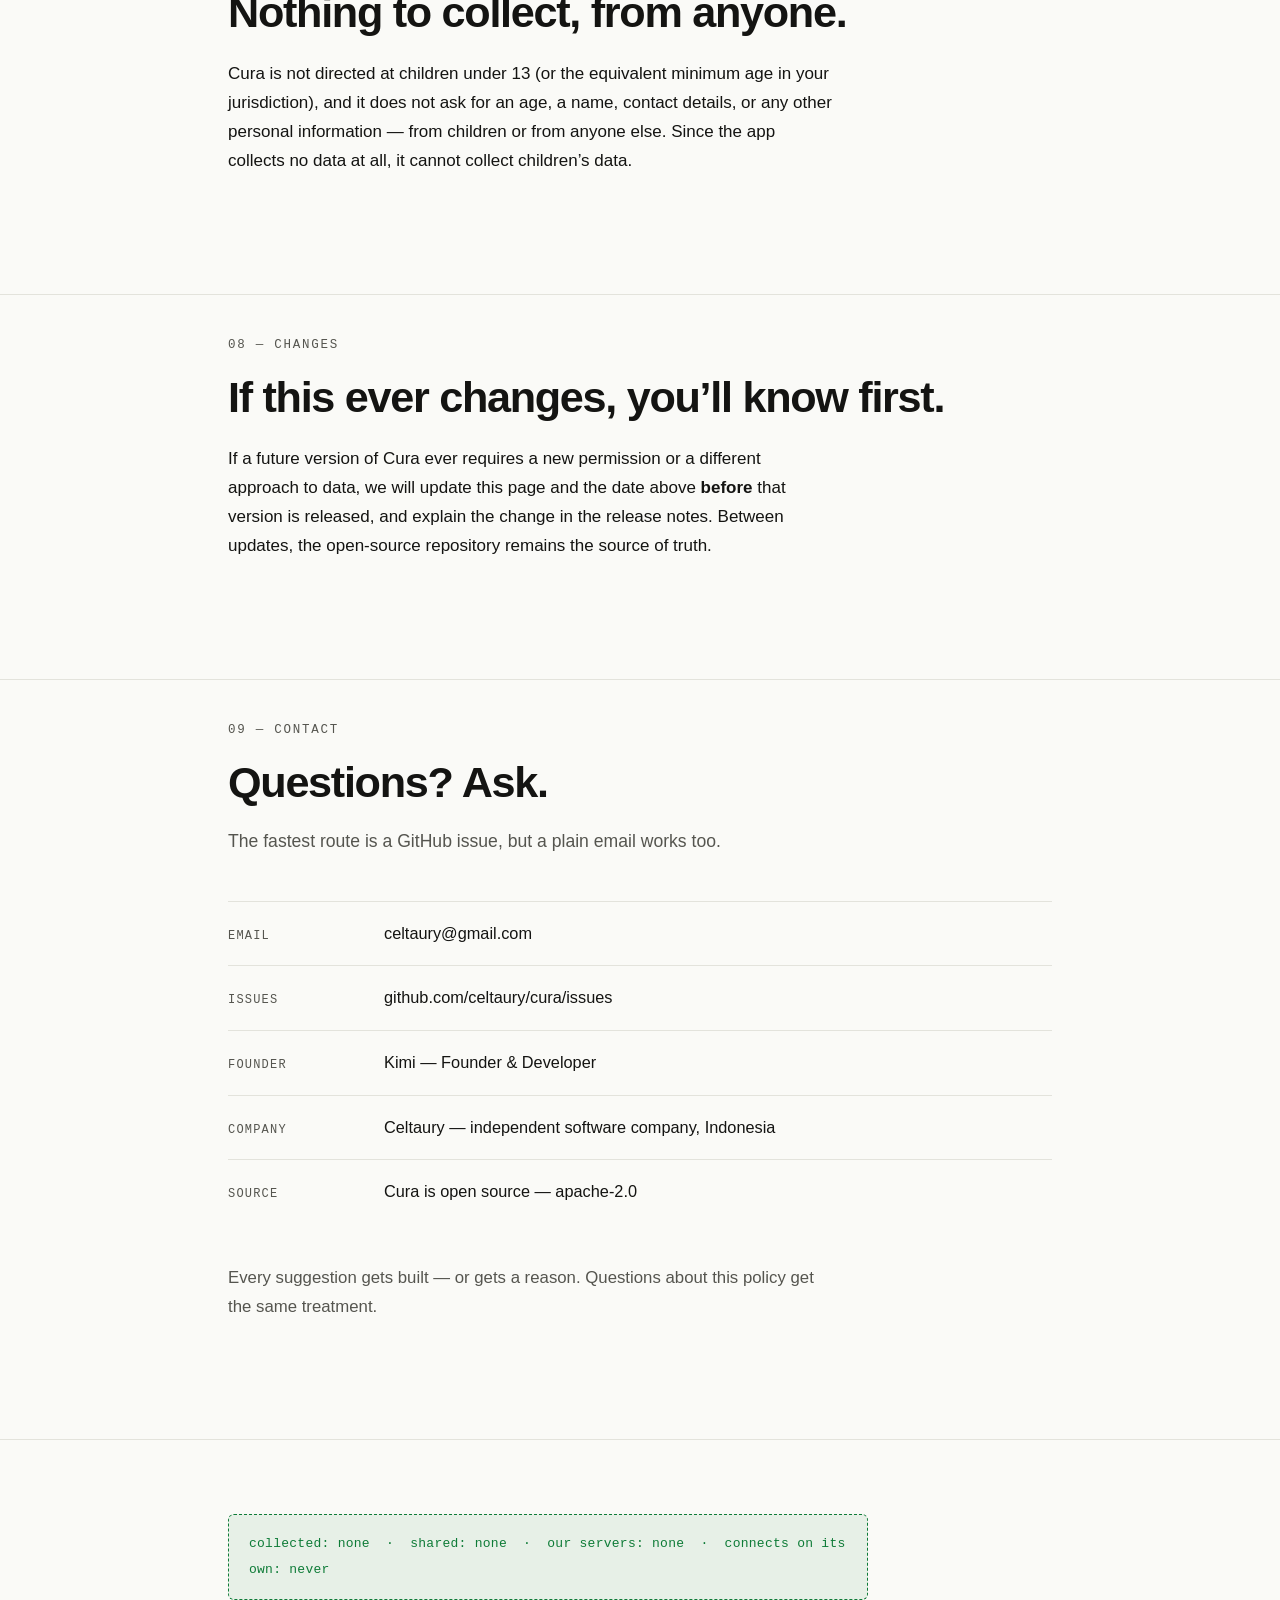
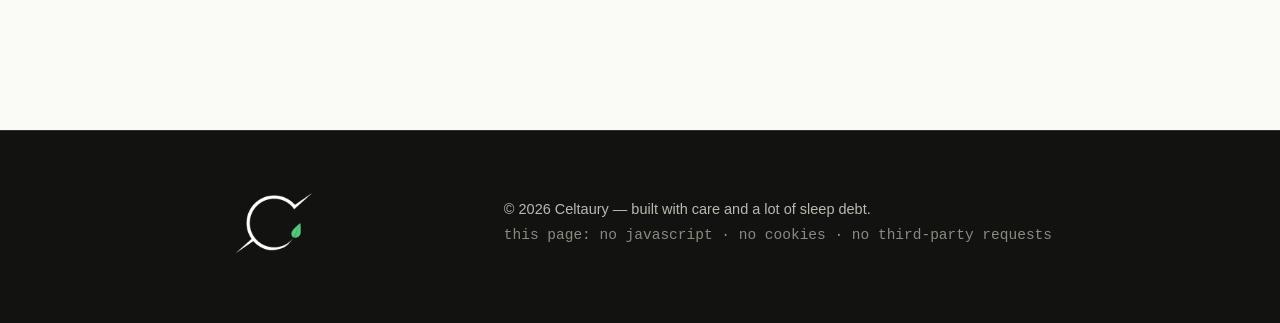
==== commit 62646aff: "Change placeholder email to real developer email Updated the contact email for privacy inquiries." ====
--- a/privacy.html
+++ b/privacy.html
@@ -298,10 +298,7 @@
           The fastest route is a GitHub issue, but a plain email works too.
         </p>
         <ul class="contact-list">
-          <!-- TODO: replace the placeholder email below with your real developer
-               email (the same one you set as Play Console developer email)
-               before publishing. -->
-          <li><span class="contact-label">Email</span><a href="mailto:privacy@celtaury.example">privacy@celtaury.example</a></li>
+          <li><span class="contact-label">Email</span><a href="mailto:celtaury@gmail.com">celtaury@gmail.com</a></li>
           <li><span class="contact-label">Issues</span><a href="https://github.com/celtaury/cura/issues">github.com/celtaury/cura/issues</a></li>
           <li><span class="contact-label">Founder</span><a href="https://github.com/Kimiberlianoputra">Kimi &mdash; Founder &amp; Developer</a></li>
           <li><span class="contact-label">Company</span><span>Celtaury &mdash; independent software company, Indonesia</span></li>
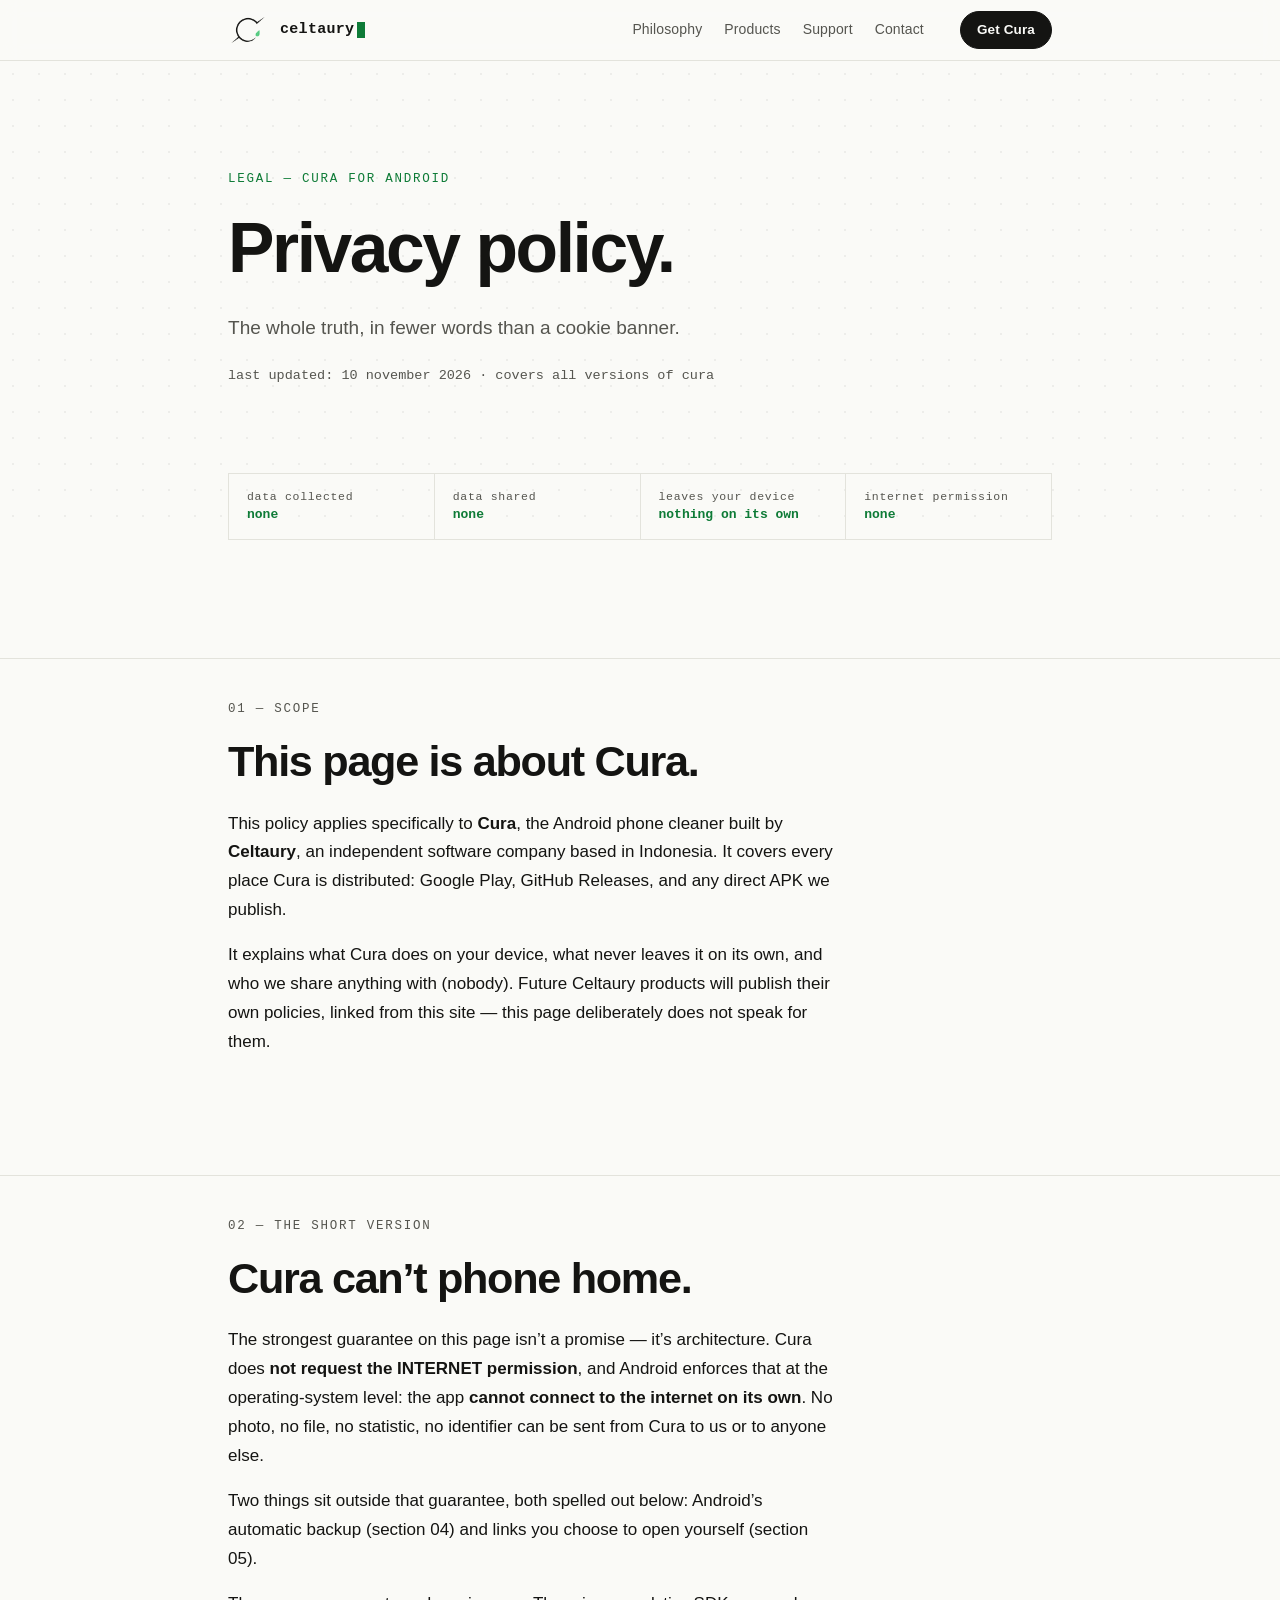
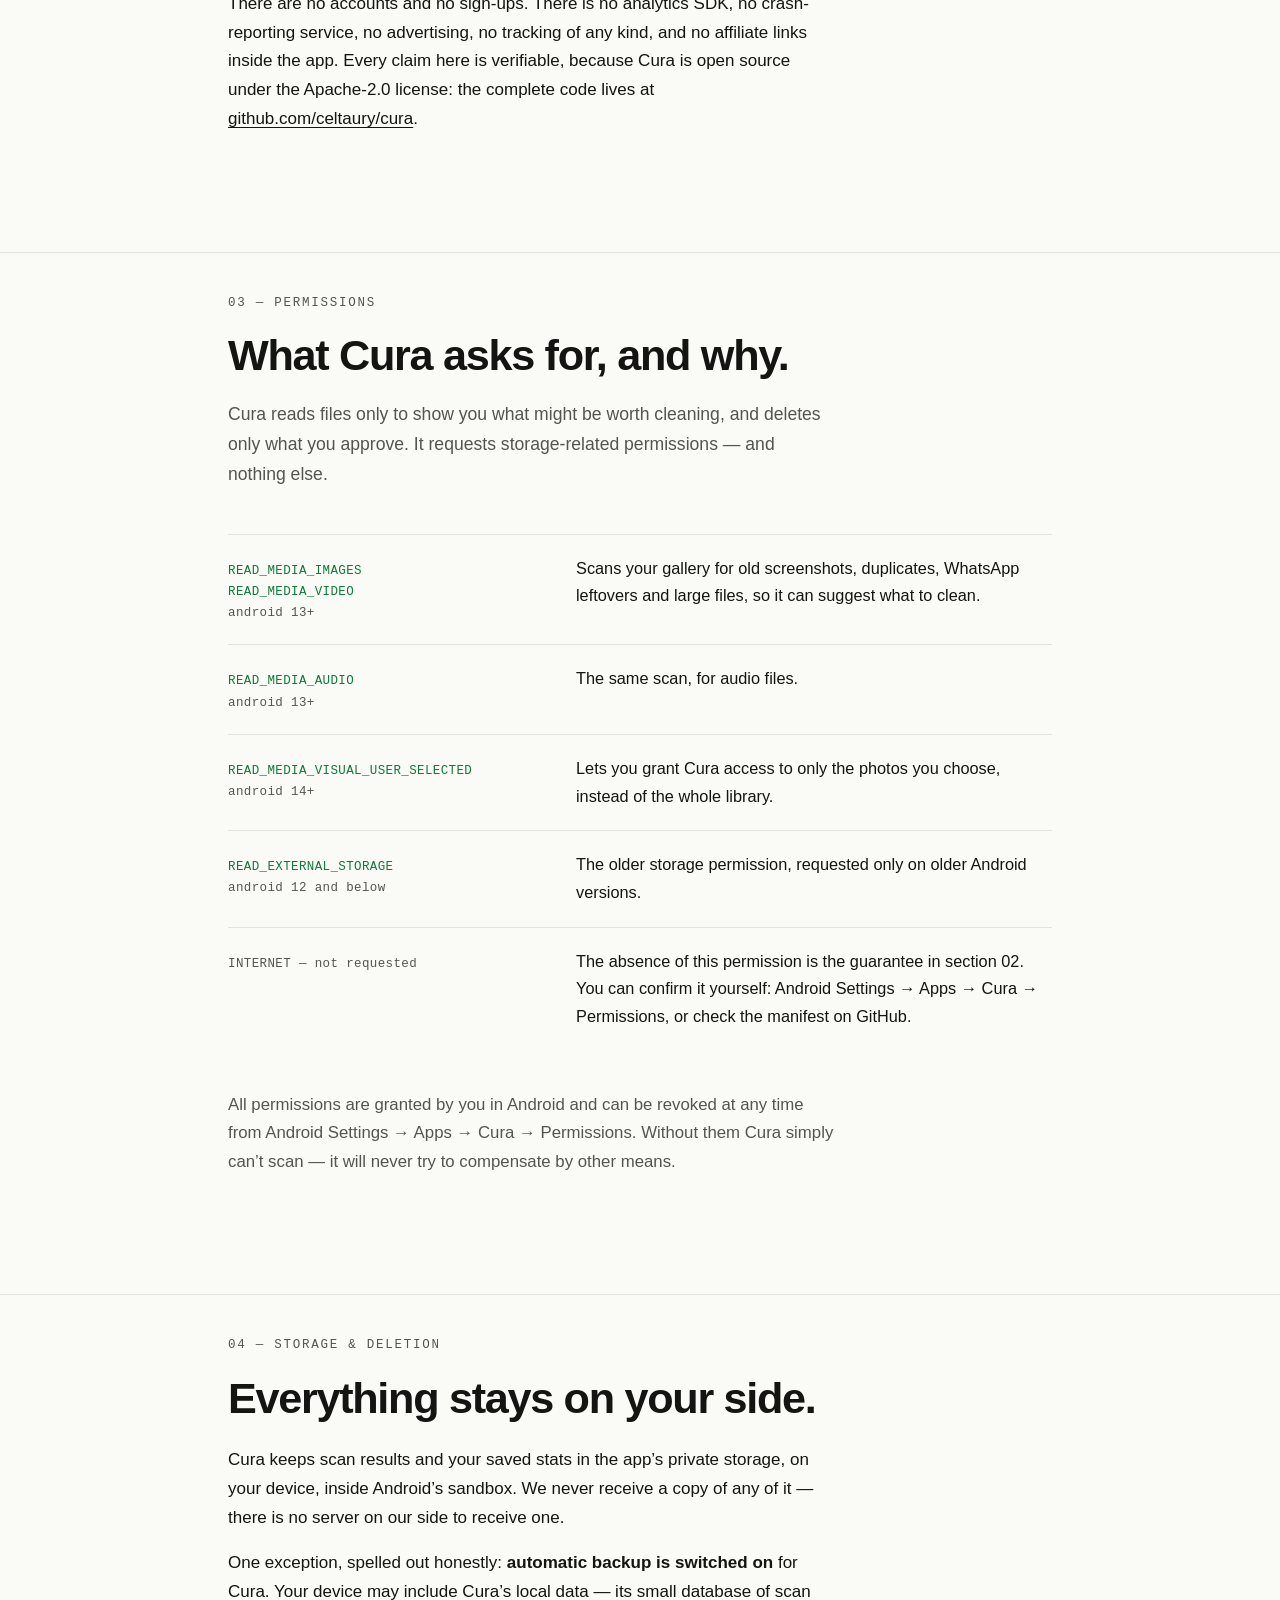
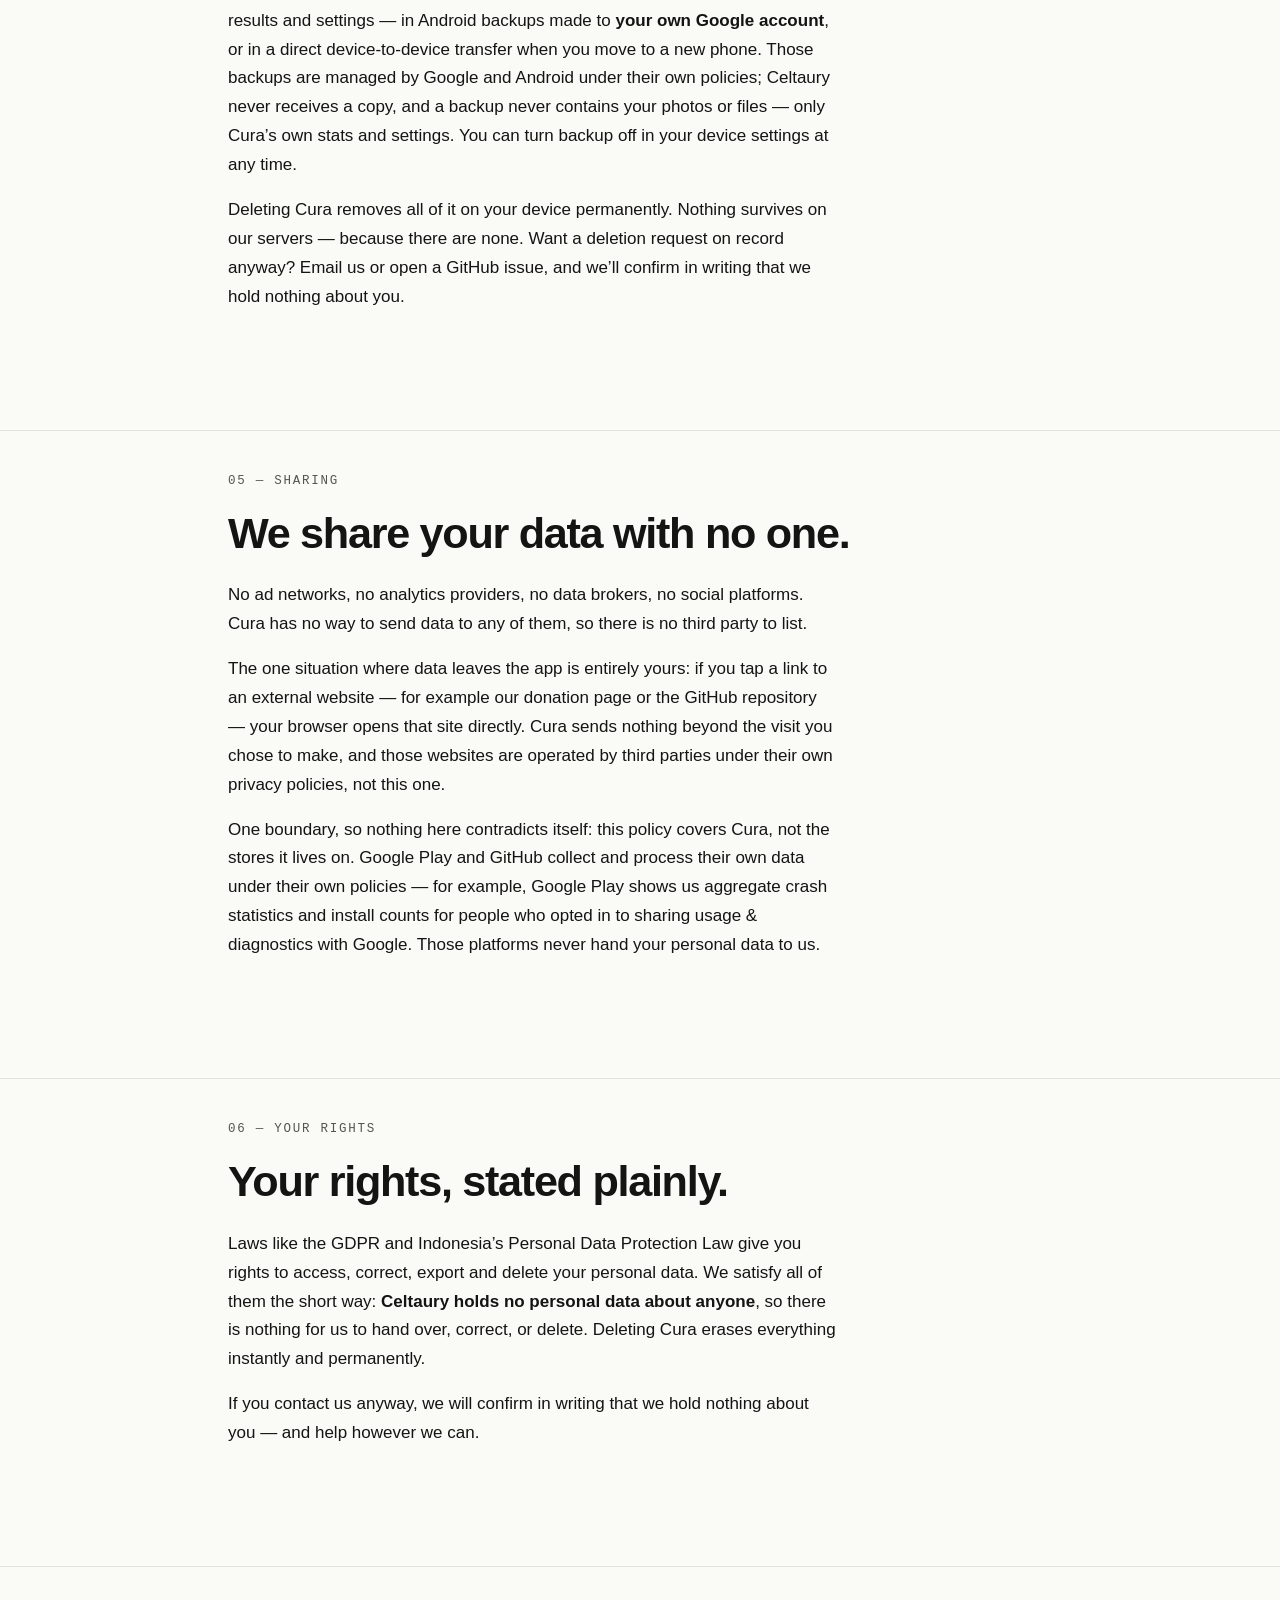
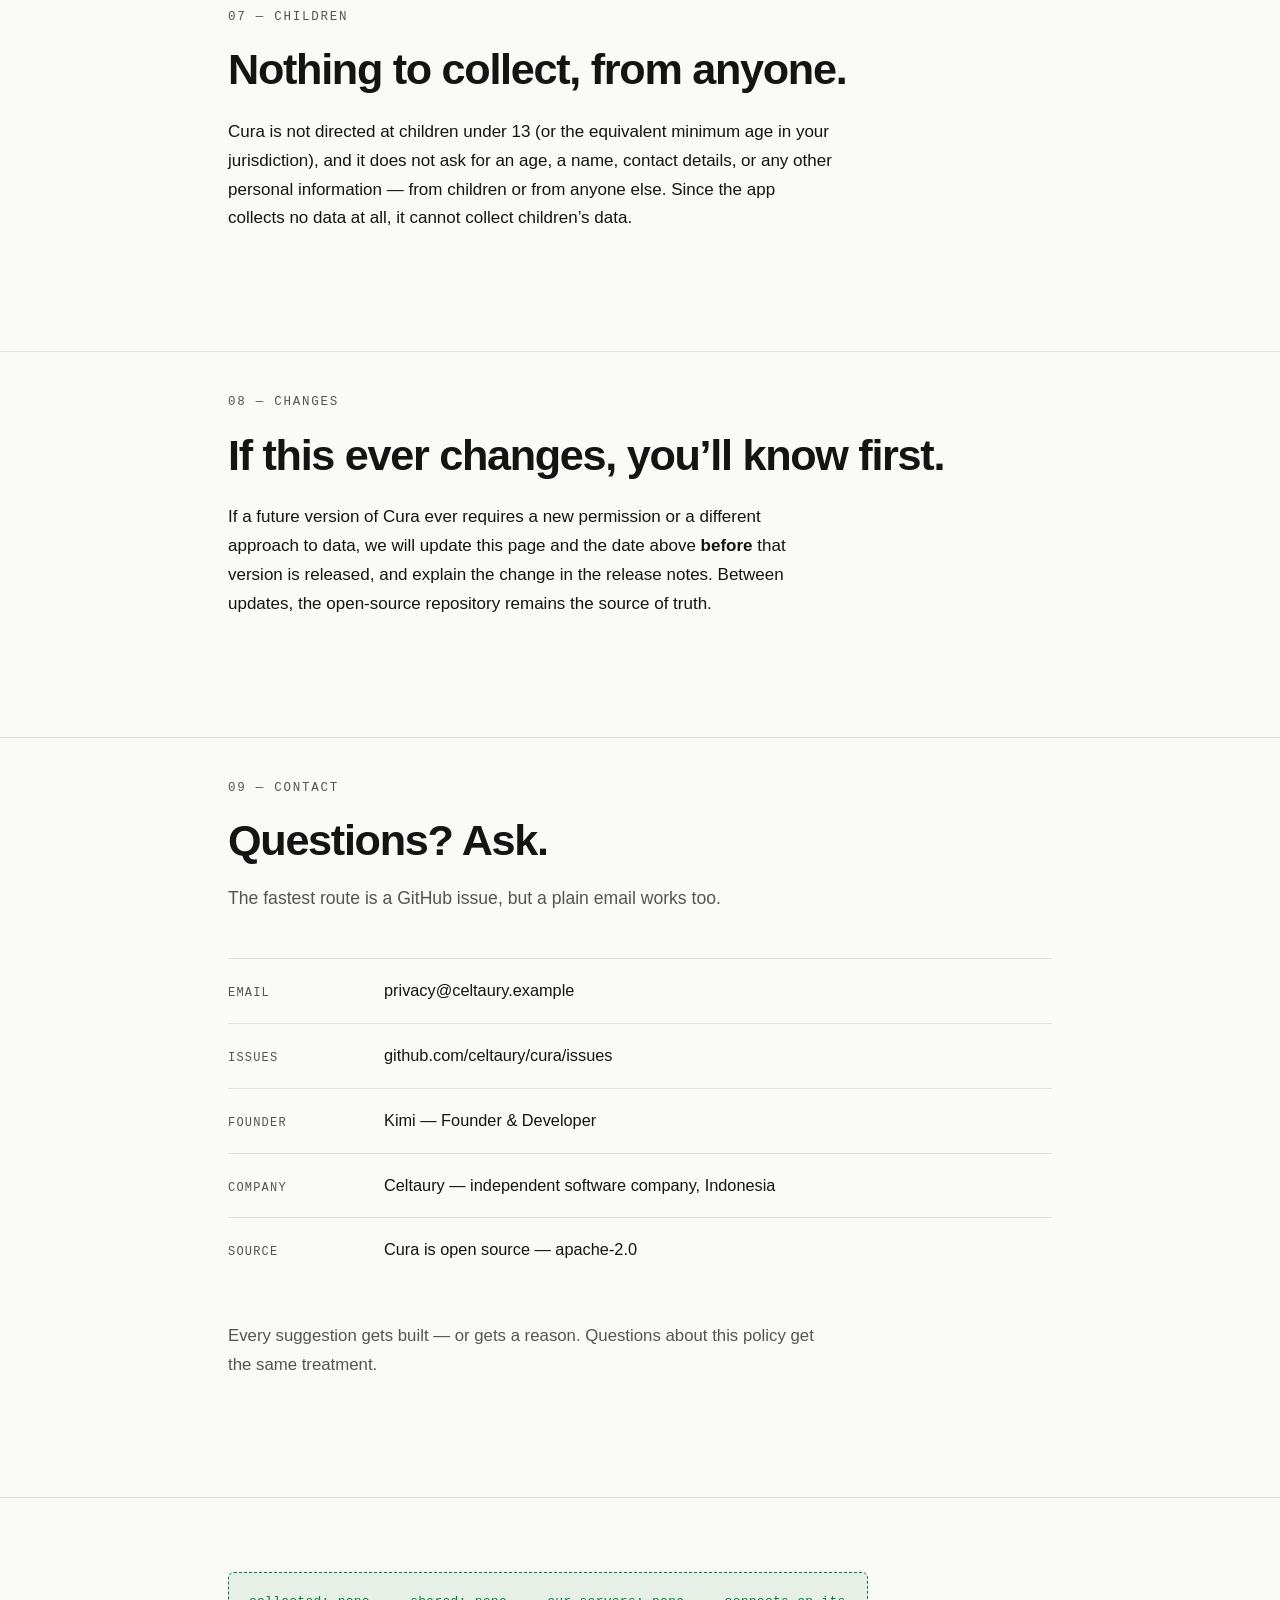
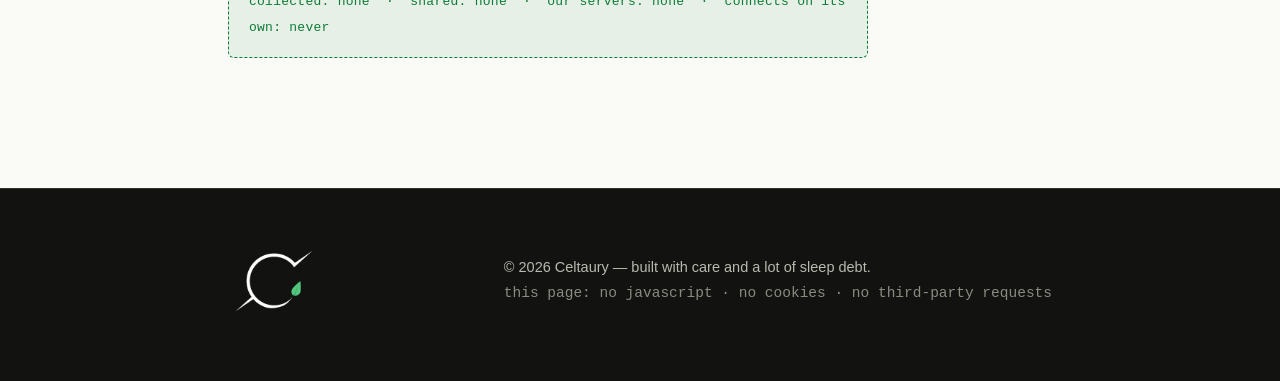
==== commit 0c1633aa: "essential" ====
--- a/privacy.html
+++ b/privacy.html
@@ -202,7 +202,9 @@
           </p>
           <p>
             Deleting Cura removes all of it on your device permanently. Nothing survives on our
-            servers &mdash; because there are none.
+            servers &mdash; because there are none. Want a deletion request on record anyway?
+            Email us or open a GitHub issue, and we&rsquo;ll confirm in writing that we hold
+            nothing about you.
           </p>
         </div>
       </div>
@@ -298,7 +300,10 @@
           The fastest route is a GitHub issue, but a plain email works too.
         </p>
         <ul class="contact-list">
-          <li><span class="contact-label">Email</span><a href="mailto:celtaury@gmail.com">celtaury@gmail.com</a></li>
+          <!-- TODO: replace the placeholder email below with your real developer
+               email (the same one you set as Play Console developer email)
+               before publishing. -->
+          <li><span class="contact-label">Email</span><a href="mailto:privacy@celtaury.example">privacy@celtaury.example</a></li>
           <li><span class="contact-label">Issues</span><a href="https://github.com/celtaury/cura/issues">github.com/celtaury/cura/issues</a></li>
           <li><span class="contact-label">Founder</span><a href="https://github.com/Kimiberlianoputra">Kimi &mdash; Founder &amp; Developer</a></li>
           <li><span class="contact-label">Company</span><span>Celtaury &mdash; independent software company, Indonesia</span></li>
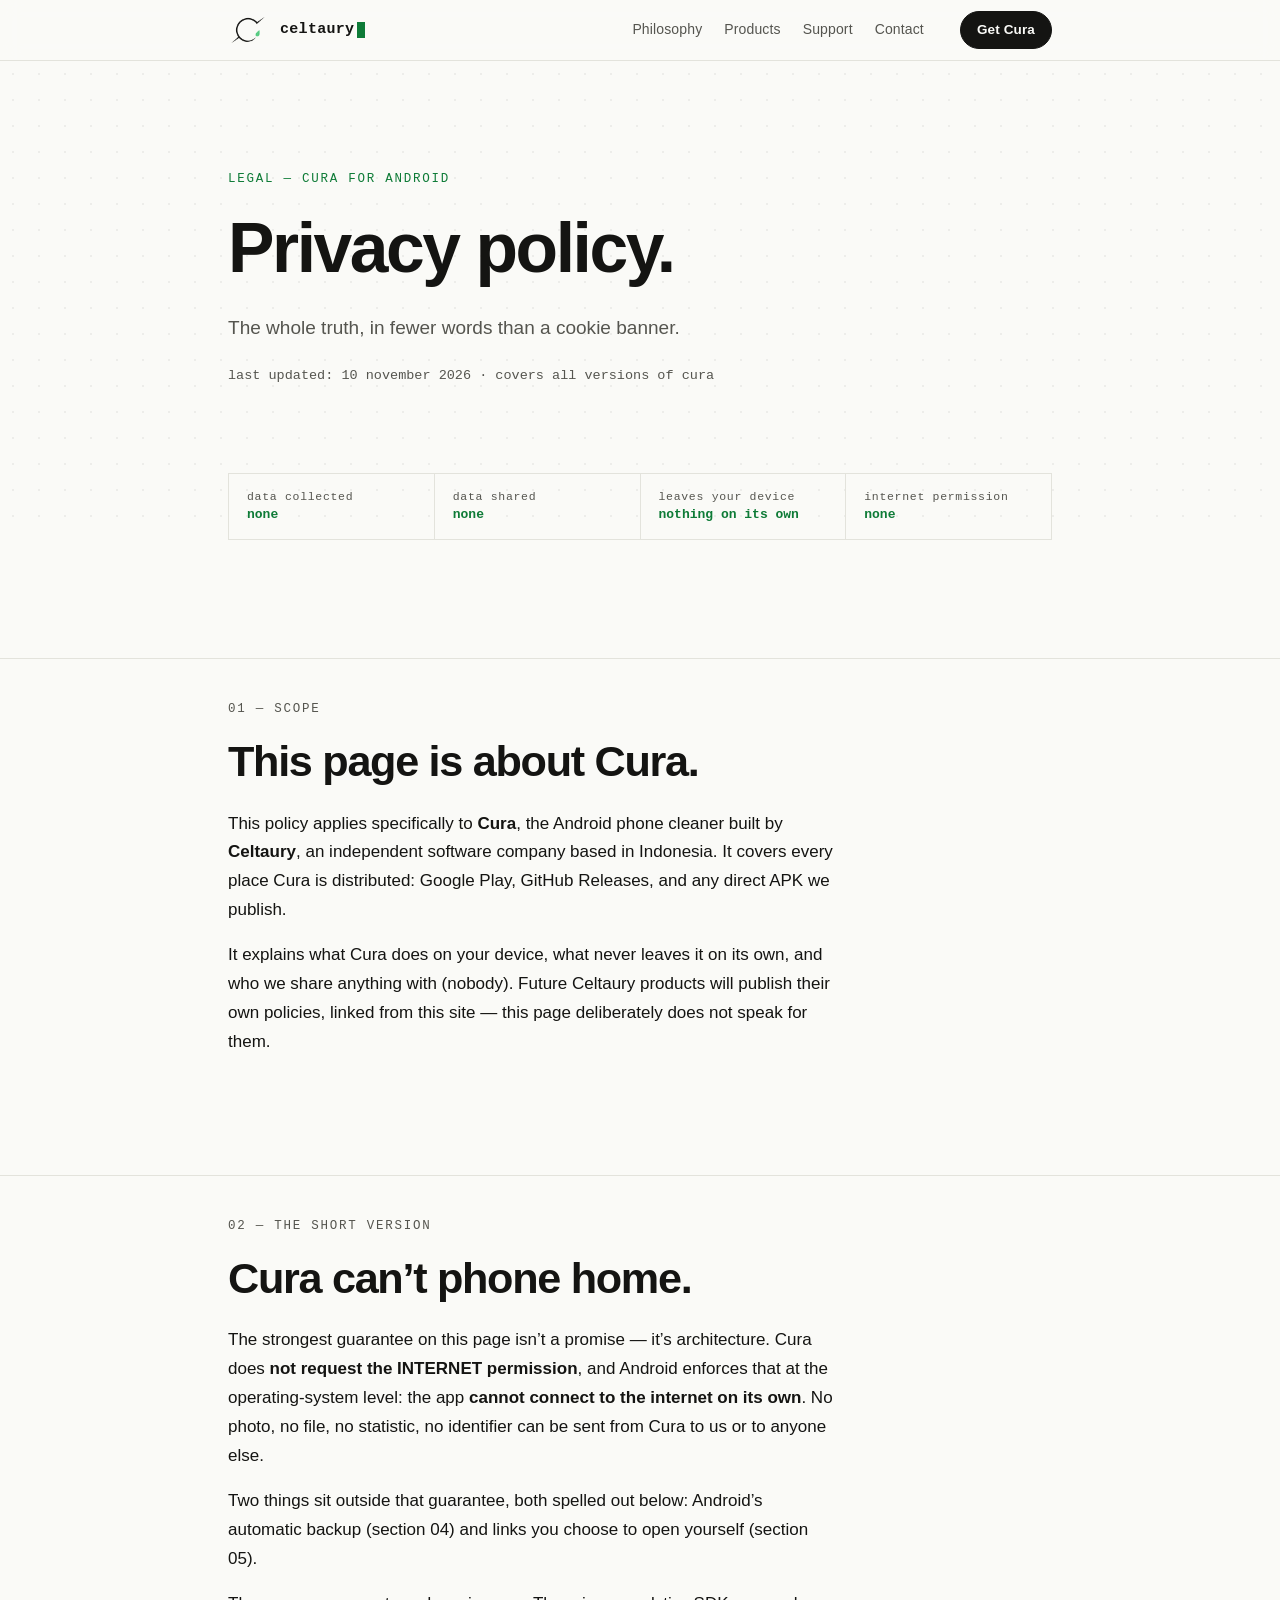
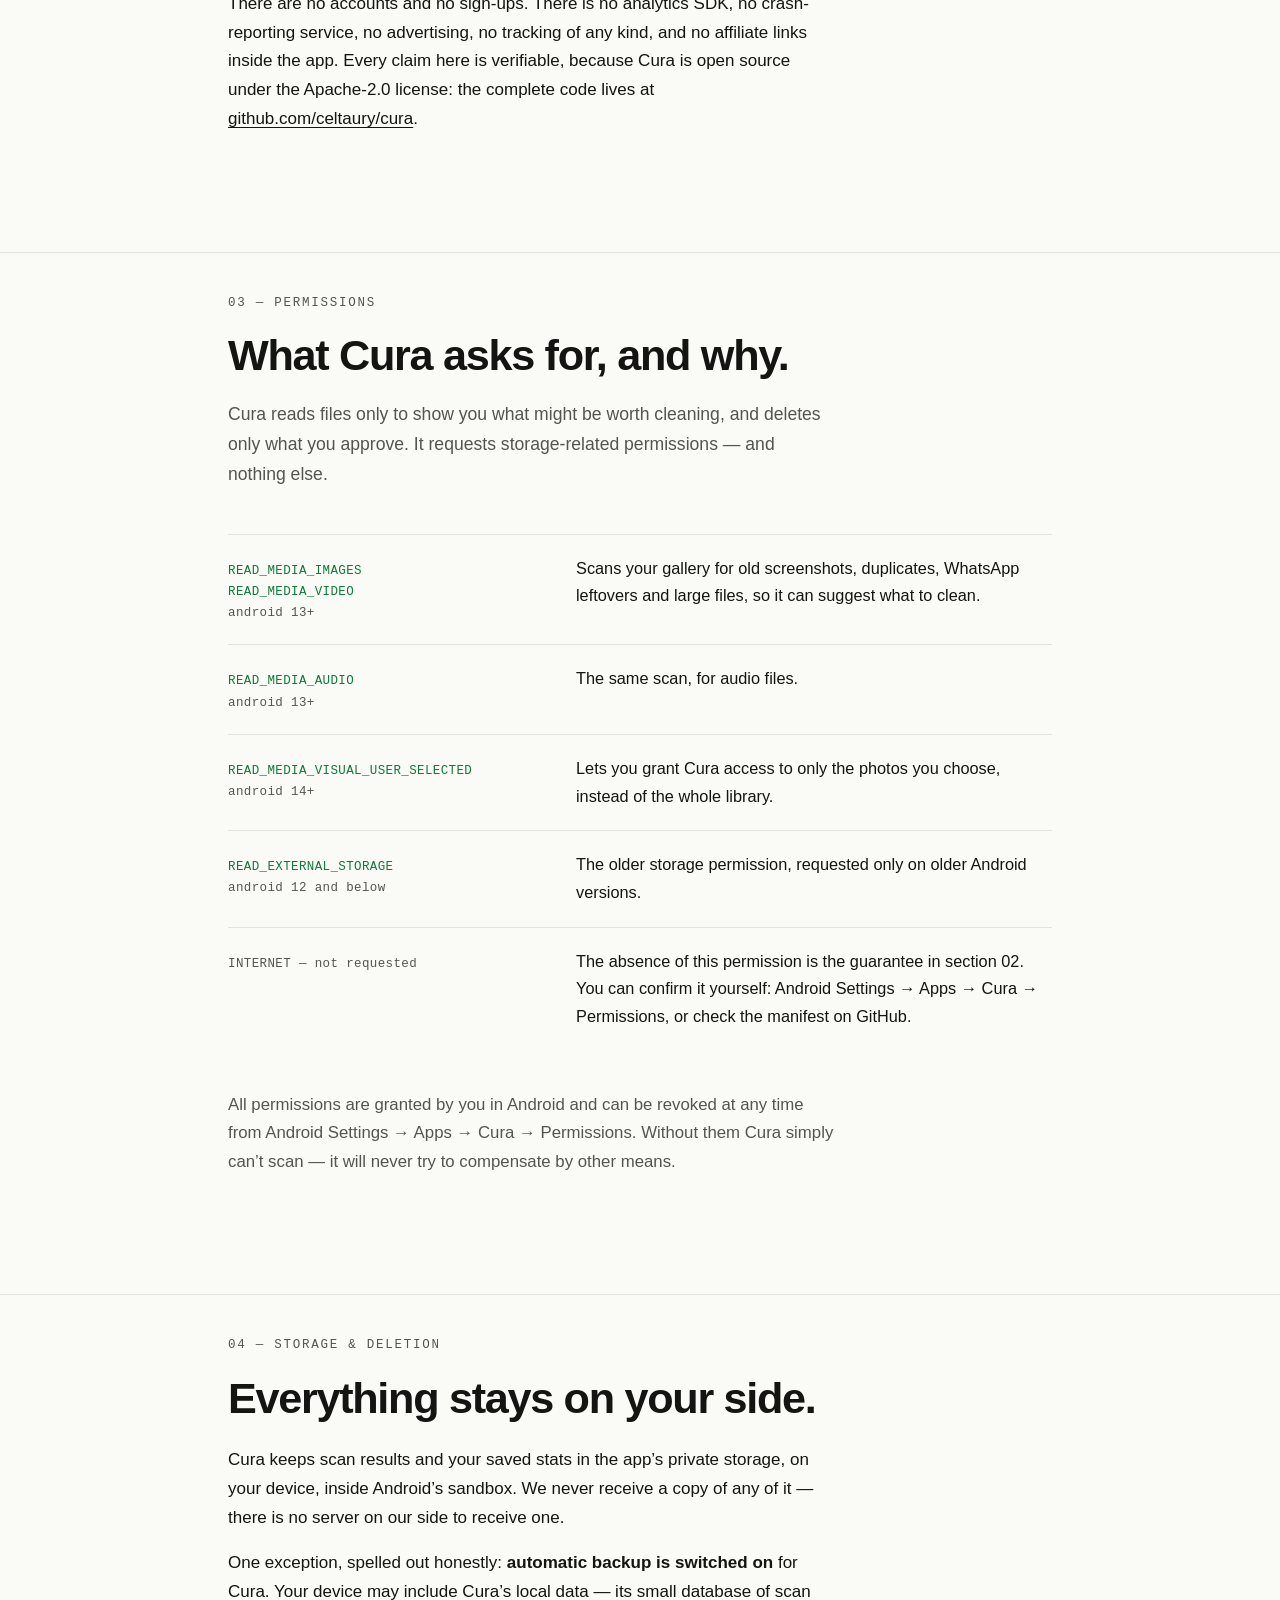
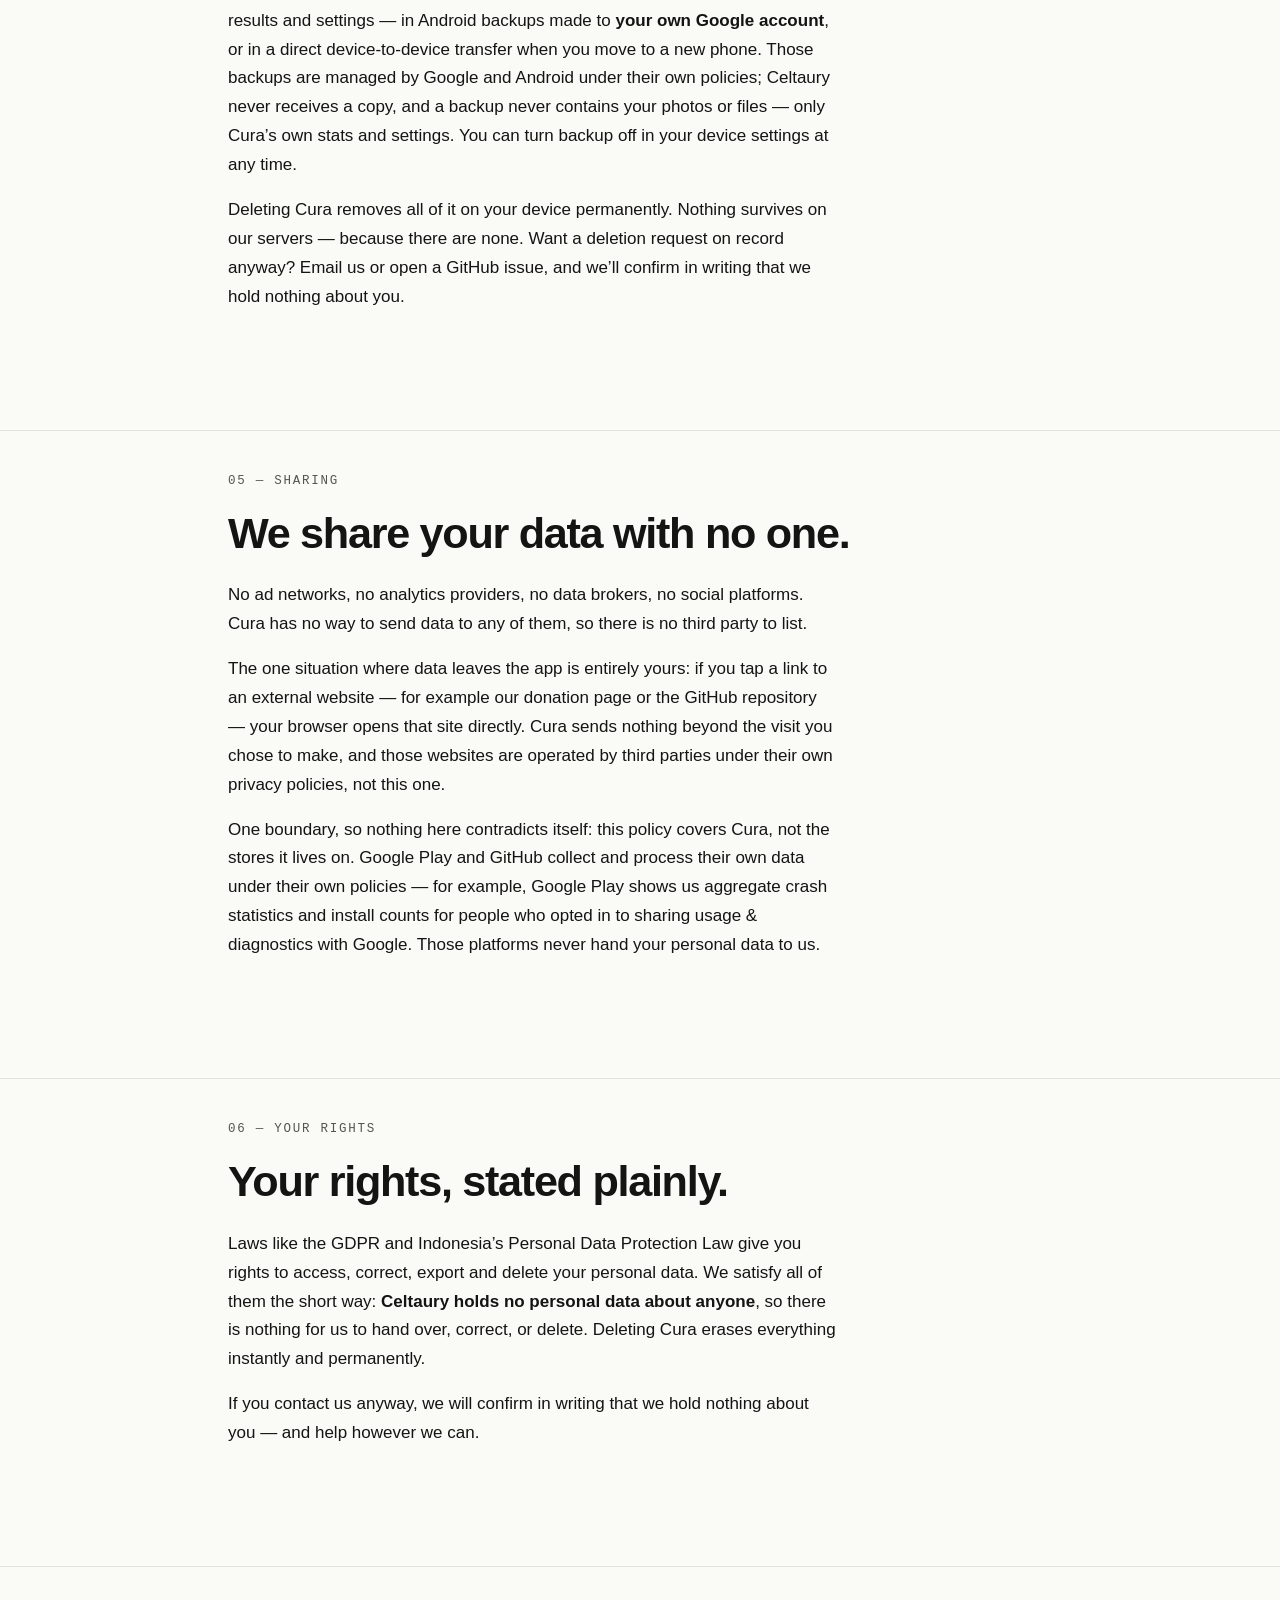
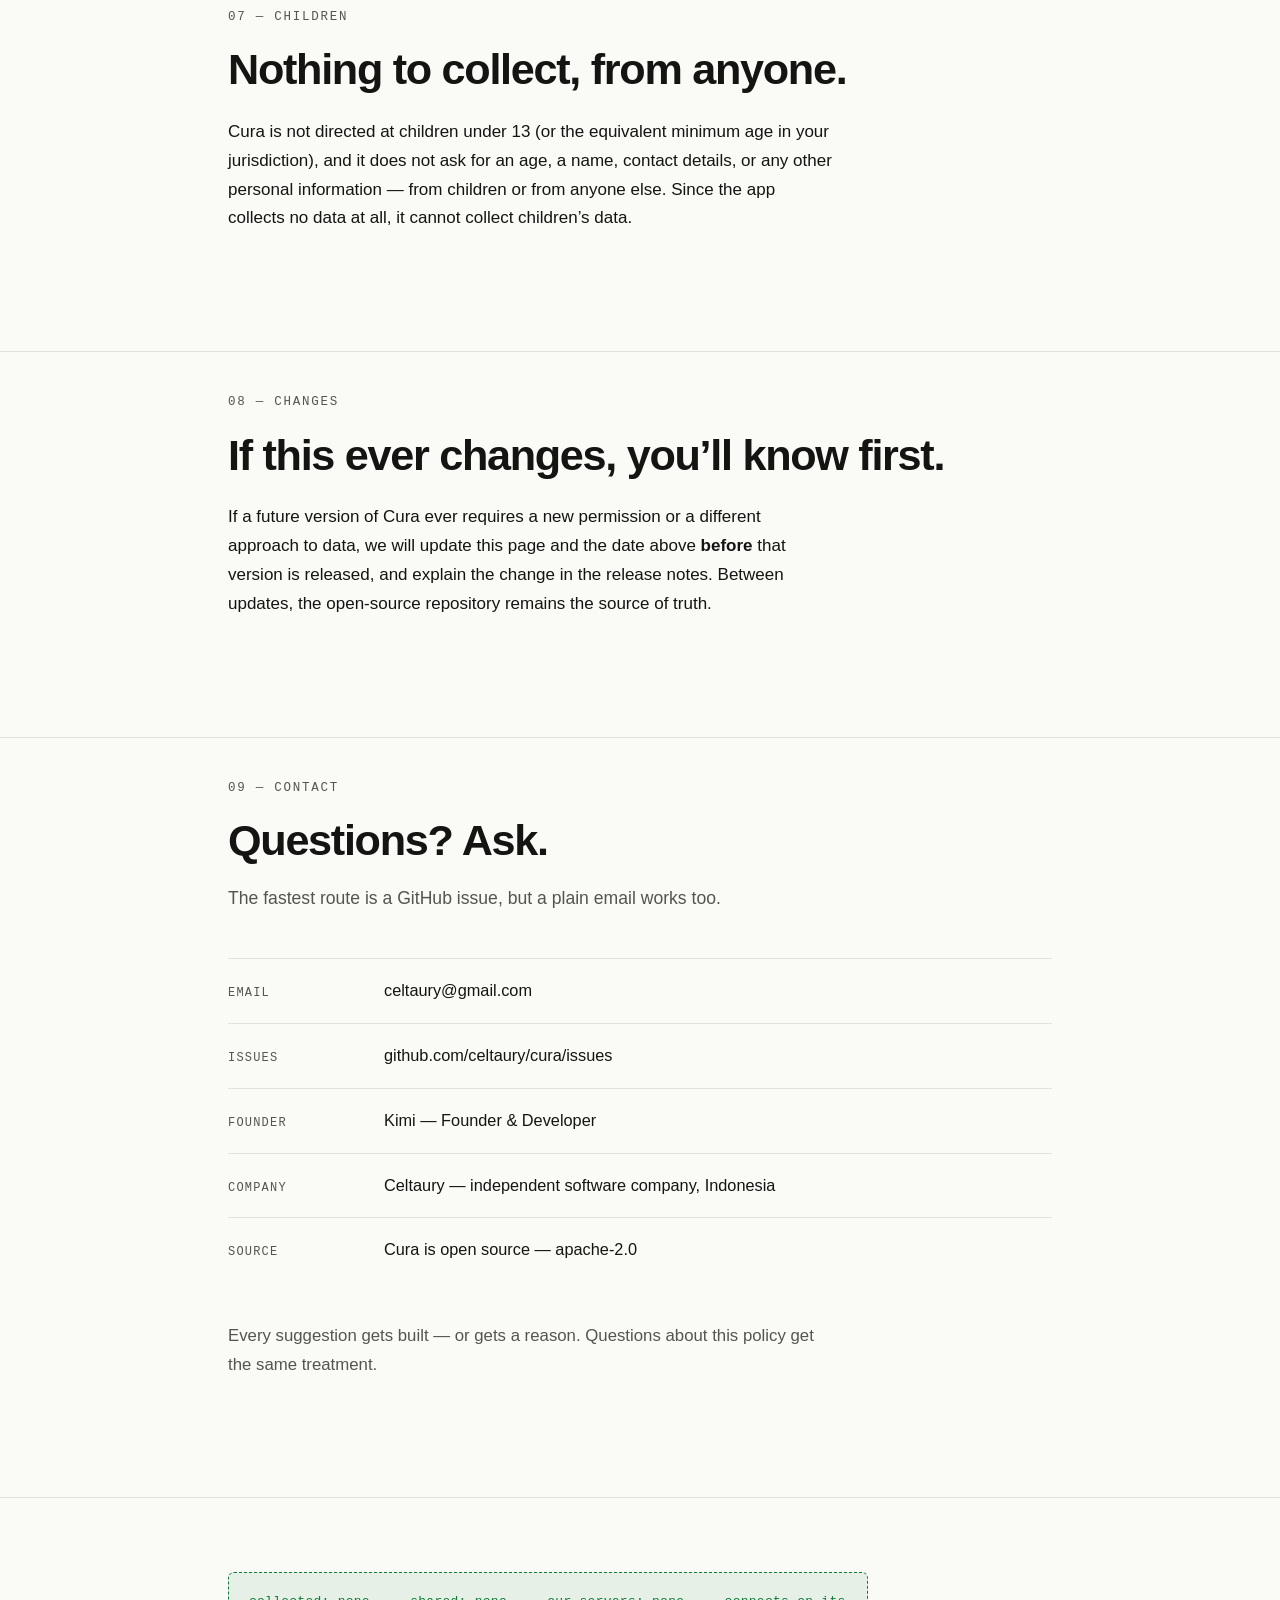
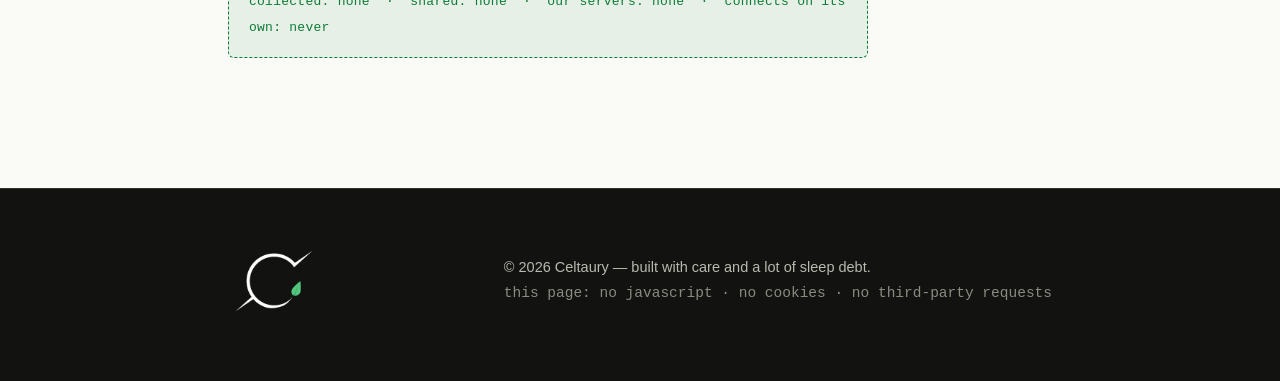
==== commit b035e6dd: "Update privacy.html" ====
--- a/privacy.html
+++ b/privacy.html
@@ -303,7 +303,7 @@
           <!-- TODO: replace the placeholder email below with your real developer
                email (the same one you set as Play Console developer email)
                before publishing. -->
-          <li><span class="contact-label">Email</span><a href="mailto:privacy@celtaury.example">privacy@celtaury.example</a></li>
+          <li><span class="contact-label">Email</span><a href="mailto:celtaury@gmail.com">celtaury@gmail.com</a></li>
           <li><span class="contact-label">Issues</span><a href="https://github.com/celtaury/cura/issues">github.com/celtaury/cura/issues</a></li>
           <li><span class="contact-label">Founder</span><a href="https://github.com/Kimiberlianoputra">Kimi &mdash; Founder &amp; Developer</a></li>
           <li><span class="contact-label">Company</span><span>Celtaury &mdash; independent software company, Indonesia</span></li>
